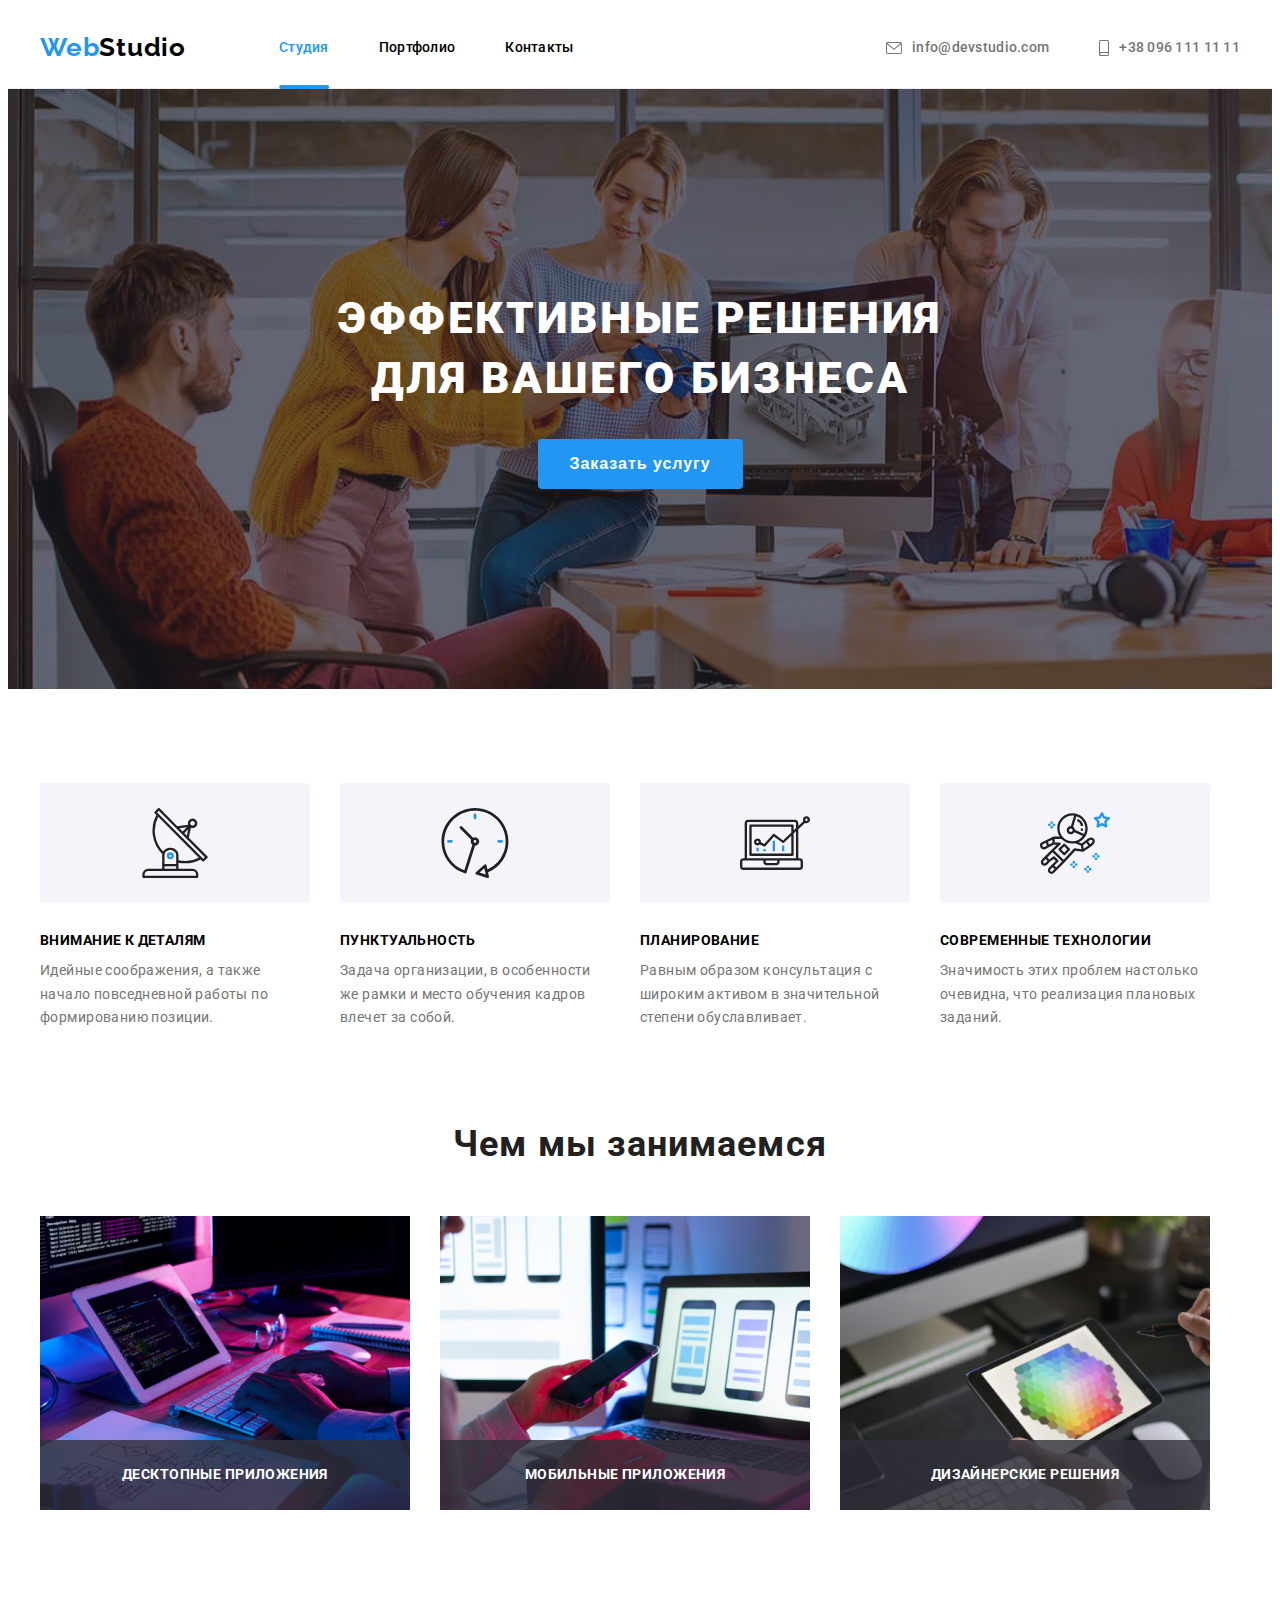
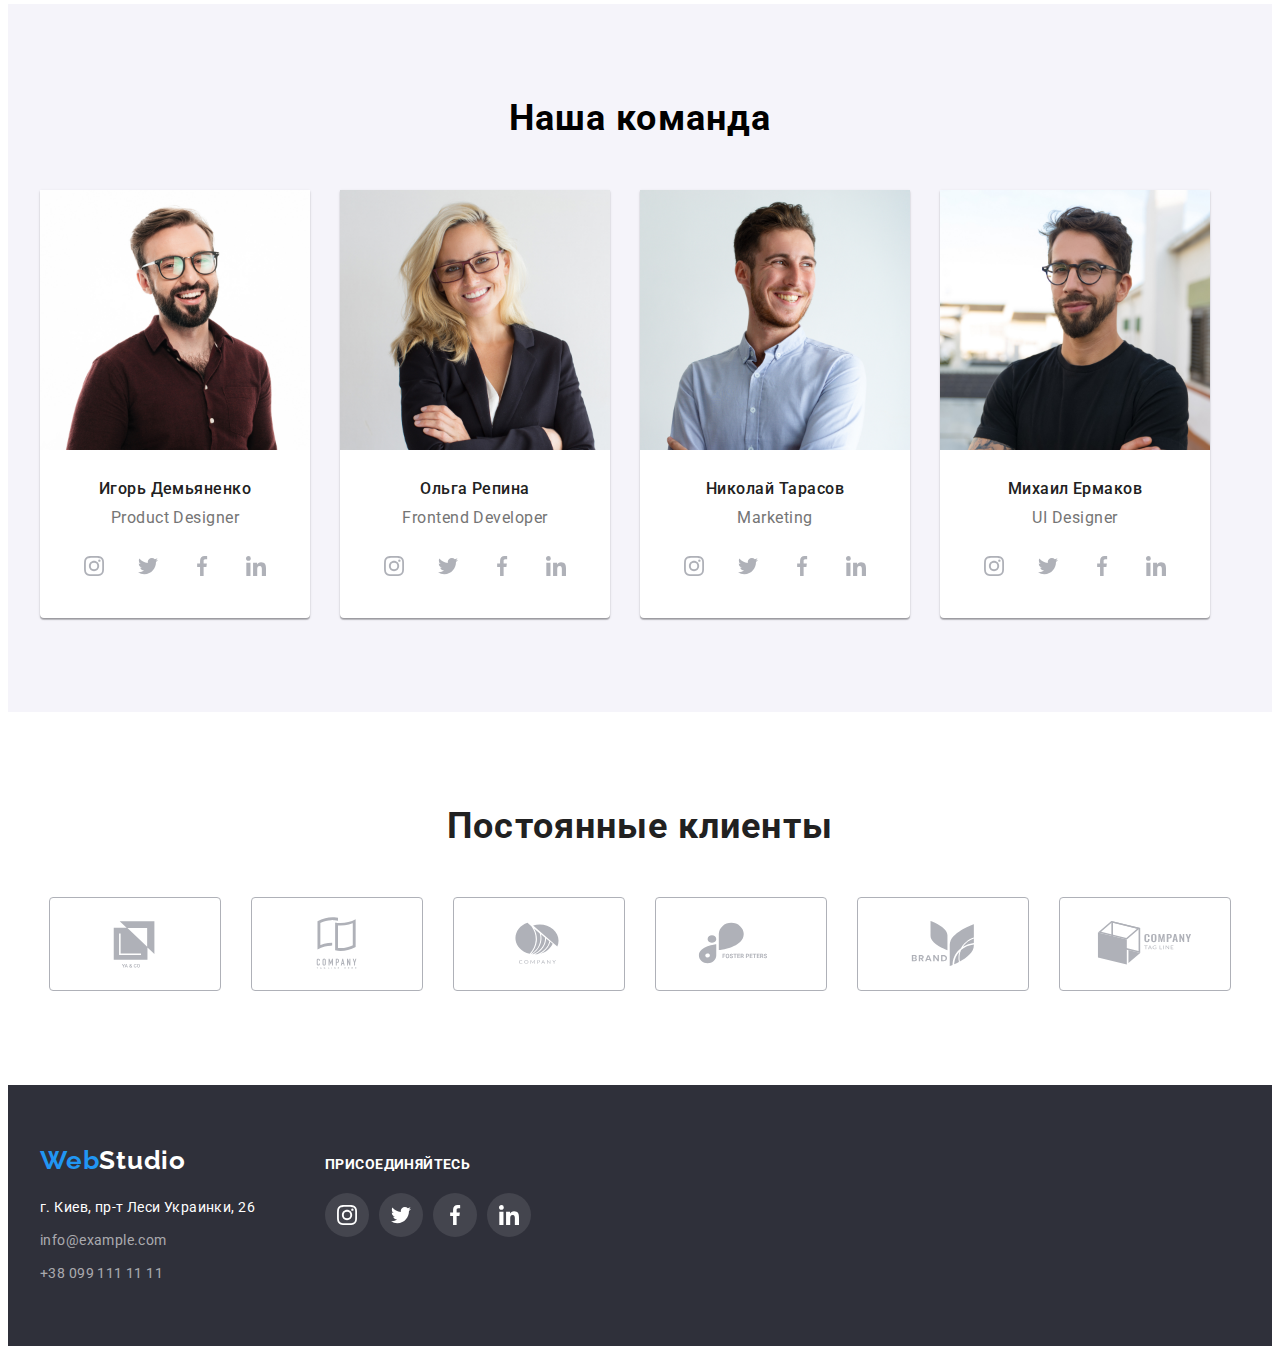
==== index.html @ 3e7d8439 "Initial commit" ====
<!DOCTYPE html>
<html lang="ru">
   <head>
      <meta charset="UTF-8" />
      <meta http-equiv="X-UA-Compatible" content="IE=edge" />
      <meta name="viewport" content="width=device-width, initial-scale=1.0" />
      <title>WebStudio</title>
      <link rel="preconnect" href="https://fonts.googleapis.com" />
      <link rel="preconnect" href="https://fonts.gstatic.com" crossorigin />
      <link
         href="https://fonts.googleapis.com/css2?family=Raleway:wght@700&family=Roboto:wght@400;500;700;900&display=swap"
         rel="stylesheet"
      />
      <link
         rel="stylesheet"
         href="https://cdnjs.cloudflare.com/ajax/libs/modern-normalize/1.1.0/modern-normalize.min.css"
         integrity="sha512-wpPYUAdjBVSE4KJnH1VR1HeZfpl1ub8YT/NKx4PuQ5NmX2tKuGu6U/JRp5y+Y8XG2tV+wKQpNHVUX03MfMFn9Q=="
         crossorigin="anonymous"
         referrerpolicy="no-referrer"
      />
      <link rel="stylesheet" href="./css/styles.css" />
   </head>

   <body>
      <!---->
      <!--------------------------------HEADER----->
      <!---->
      <header class="header">
         <div class="container header-container">
            <nav class="header-nav">
               <a class="link logo" href="index.html" lang="en"><span class="accent">Web</span>Studio</a>
               <ul class="menu list">
                  <li class="menu-item current-item">
                     <a class="link current-link" href="index.html">Студия</a>
                  </li>
                  <li class="menu-item">
                     <a class="link" href="./portfolio.html">Портфолио</a>
                  </li>
                  <li class="menu-item">
                     <a class="link" href="">Контакты</a>
                  </li>
               </ul>
            </nav>

            <ul class="list header-list">
               <li class="header-list-item">
                  <a class="link contact-mail" href="mailto:info@devstudio.com">
                     <svg class="icon-envelope" width="16" height="12">
                        <use href="./images/icons.svg#icon-envelope"></use></svg
                     >info@devstudio.com
                  </a>
               </li>
               <li class="header-list-item">
                  <a class="link contact-number" href="tel:0961111111">
                     <svg class="icon-smartphone" width="10" height="16">
                        <use href="./images/icons.svg#icon-smartphone"></use>
                     </svg>
                     +38 096 111 11 11</a
                  >
               </li>
            </ul>
         </div>
      </header>

      <main>
         <!---->
         <!--------------------------------HERO----->
         <!---->
         <section class="hero">
            <div class="container hero-container">
               <h1 class="main-title">Эффективные решения для вашего бизнеса</h1>
               <button class="modal-button" type="button" data-modal-open>Заказать услугу</button>
            </div>
            <div class="backdrop is-hidden" data-modal>
               <div class="modal">
                  <button class="close-modal-btn" type="button" data-modal-close>
                     <svg class="icon-close" width="18" height="18">
                        <use href="./images/icons.svg#icon-close"></use>
                     </svg>
                  </button>
               </div>
            </div>
         </section>
         <!---->
         <!------------------------------ADVANTAGES----->
         <!---->
         <section class="section">
            <div class="container">
               <h2 class="visually-hidden">Наши преимущества</h2>
               <ul class="list list-advantage">
                  <li class="advantages-item">
                     <div class="advantages-icon">
                        <svg class="icon-antenna-1" width="70" height="70">
                           <use href="./images/icons.svg#icon-antenna-1"></use>
                        </svg>
                     </div>
                     <h3 class="advantage">Внимание к деталям</h3>
                     <p class="description-advantage">
                        Идейные соображения, а также начало повседневной работы по формированию позиции.
                     </p>
                  </li>
                  <li class="advantages-item">
                     <div class="advantages-icon">
                        <svg class="icon-clock-1" width="70" height="70">
                           <use href="./images/icons.svg#icon-clock-1"></use>
                        </svg>
                     </div>
                     <h3 class="advantage">Пунктуальность</h3>
                     <p class="description-advantage">
                        Задача организации, в особенности же рамки и место обучения кадров влечет за собой.
                     </p>
                  </li>
                  <li class="advantages-item">
                     <div class="advantages-icon">
                        <svg class="icon-diagram-1" width="70" height="70">
                           <use href="./images/icons.svg#icon-diagram-1"></use>
                        </svg>
                     </div>
                     <h3 class="advantage">Планирование</h3>
                     <p class="description-advantage">
                        Равным образом консультация с широким активом в значительной степени обуславливает.
                     </p>
                  </li>
                  <li class="advantages-item">
                     <div class="advantages-icon">
                        <svg class="icon-astronaut-1" width="70" height="70">
                           <use href="./images/icons.svg#icon-astronaut-1"></use>
                        </svg>
                     </div>
                     <h3 class="advantage">Современные технологии</h3>
                     <p class="description-advantage">
                        Значимость этих проблем настолько очевидна, что реализация плановых заданий.
                     </p>
                  </li>
               </ul>
            </div>
         </section>
         <!---->
         <!------------------------------SPECIFIC----->
         <!---->
         <section class="section specifics-section">
            <div class="container">
               <h2 class="specifics">Чем мы занимаемся</h2>
               <ul class="list list-img">
                  <li class="item-activity">
                     <div class="desktop-apps">
                        <img
                           class="activity"
                           src="./images/about/img.jpg"
                           alt="обучение с помощью планшета и компьютера"
                           width="370"
                           height="294"
                        />
                        <p class="title-img">Десктопные приложения</p>
                     </div>
                  </li>
                  <li class="item-activity">
                     <div class="mobile-apps">
                        <img
                           class="activity"
                           src="./images/about/img-1.jpg"
                           alt="обучение с помощью телефона и ноутбука"
                           width="370"
                           height="294"
                        />
                        <p class="title-img">Мобильные приложения</p>
                     </div>
                  </li>
                  <li class="item-activity">
                     <div class="design-solution">
                        <img
                           class="activity"
                           src="./images/about/img-2.jpg"
                           alt="обучение работы с цветовой палитрой на планшете"
                           width="370"
                           height="294"
                        />
                        <p class="title-img">Дизайнерские решения</p>
                     </div>
                  </li>
               </ul>
            </div>
         </section>
         <!---->
         <!------------------------------TEAM----->
         <!---->
         <section class="stuff section">
            <div class="container">
               <h2 class="team">Наша команда</h2>
               <ul class="list list-team">
                  <li class="item-team">
                     <img
                        class="team-member"
                        src="./images/team/img.jpg"
                        alt="портрет члена команды"
                        width="270"
                        height="260"
                     />
                     <div class="employee-details">
                        <h3 class="employee">Игорь Демьяненко</h3>
                        <p class="position" lang="en">Product Designer</p>
                        <ul class="list social-list">
                           <li class="social-item">
                              <a
                                 class="link social-link"
                                 href="https://www.instagram.com/"
                                 target="_blank"
                                 rel="noopener noreferrer"
                              >
                                 <svg class="social-icon" width="20" height="20">
                                    <use href="./images/icons.svg#icon-instagram"></use>
                                 </svg>
                              </a>
                           </li>
                           <li class="social-item">
                              <a
                                 class="link social-link"
                                 href="https://twitter.com/"
                                 target="_blank"
                                 rel="noopener noreferrer"
                              >
                                 <svg class="social-icon" width="20" height="20">
                                    <use href="./images/icons.svg#icon-twitter"></use>
                                 </svg>
                              </a>
                           </li>
                           <li class="social-item">
                              <a
                                 class="link social-link"
                                 href="https://www.facebook.com/"
                                 target="_blank"
                                 rel="noopener noreferrer"
                              >
                                 <svg class="social-icon" width="20" height="20">
                                    <use href="./images/icons.svg#icon-facebook"></use>
                                 </svg>
                              </a>
                           </li>
                           <li class="social-item">
                              <a
                                 class="link social-link"
                                 href="https://www.linkedin.com/"
                                 target="_blank"
                                 rel="noopener noreferrer"
                              >
                                 <svg class="social-icon" width="20" height="20">
                                    <use href="./images/icons.svg#icon-linkedin"></use>
                                 </svg>
                              </a>
                           </li>
                        </ul>
                     </div>
                  </li>
                  <li class="item-team">
                     <img
                        class="team-member"
                        src="./images/team/img-1.jpg"
                        alt="портрет члена команды"
                        width="270"
                        height="260"
                     />
                     <div class="employee-details">
                        <h3 class="employee">Ольга Репина</h3>
                        <p class="position" lang="en">Frontend Developer</p>
                        <ul class="list social-list">
                           <li class="social-item">
                              <a
                                 class="link social-link"
                                 href="https://www.instagram.com/"
                                 target="_blank"
                                 rel="noopener noreferrer"
                              >
                                 <svg class="social-icon" width="20" height="20">
                                    <use href="./images/icons.svg#icon-instagram"></use>
                                 </svg>
                              </a>
                           </li>
                           <li class="social-item">
                              <a
                                 class="link social-link"
                                 href="https://twitter.com/"
                                 target="_blank"
                                 rel="noopener noreferrer"
                              >
                                 <svg class="social-icon" width="20" height="20">
                                    <use href="./images/icons.svg#icon-twitter"></use>
                                 </svg>
                              </a>
                           </li>
                           <li class="social-item">
                              <a
                                 class="link social-link"
                                 href="https://www.facebook.com/"
                                 target="_blank"
                                 rel="noopener noreferrer"
                              >
                                 <svg class="social-icon" width="20" height="20">
                                    <use href="./images/icons.svg#icon-facebook"></use>
                                 </svg>
                              </a>
                           </li>
                           <li class="social-item">
                              <a
                                 class="link social-link"
                                 href="https://www.linkedin.com/"
                                 target="_blank"
                                 rel="noopener noreferrer"
                              >
                                 <svg class="social-icon" width="20" height="20">
                                    <use href="./images/icons.svg#icon-linkedin"></use>
                                 </svg>
                              </a>
                           </li>
                        </ul>
                     </div>
                  </li>
                  <li class="item-team">
                     <img
                        class="team-member"
                        src="./images/team/img-2.jpg"
                        alt="портрет члена команды"
                        width="270"
                        height="260"
                     />
                     <div class="employee-details">
                        <h3 class="employee">Николай Тарасов</h3>
                        <p class="position" lang="en">Marketing</p>
                        <ul class="list social-list">
                           <li class="social-item">
                              <a
                                 class="link social-link"
                                 href="https://www.instagram.com/"
                                 target="_blank"
                                 rel="noopener noreferrer"
                              >
                                 <svg class="social-icon" width="20" height="20">
                                    <use href="./images/icons.svg#icon-instagram"></use>
                                 </svg>
                              </a>
                           </li>
                           <li class="social-item">
                              <a
                                 class="link social-link"
                                 href="https://twitter.com/"
                                 target="_blank"
                                 rel="noopener noreferrer"
                              >
                                 <svg class="social-icon" width="20" height="20">
                                    <use href="./images/icons.svg#icon-twitter"></use>
                                 </svg>
                              </a>
                           </li>
                           <li class="social-item">
                              <a
                                 class="link social-link"
                                 href="https://www.facebook.com/"
                                 target="_blank"
                                 rel="noopener noreferrer"
                              >
                                 <svg class="social-icon" width="20" height="20">
                                    <use href="./images/icons.svg#icon-facebook"></use>
                                 </svg>
                              </a>
                           </li>
                           <li class="social-item">
                              <a
                                 class="link social-link"
                                 href="https://www.linkedin.com/"
                                 target="_blank"
                                 rel="noopener noreferrer"
                              >
                                 <svg class="social-icon" width="20" height="20">
                                    <use href="./images/icons.svg#icon-linkedin"></use>
                                 </svg>
                              </a>
                           </li>
                        </ul>
                     </div>
                  </li>
                  <li class="item-team">
                     <img
                        class="team-member"
                        src="./images/team/img-3.jpg"
                        alt="портрет члена команды"
                        width="270"
                        height="260"
                     />
                     <div class="employee-details">
                        <h3 class="employee">Михаил Ермаков</h3>
                        <p class="position" lang="en">UI Designer</p>
                        <ul class="list social-list">
                           <li class="social-item">
                              <a
                                 class="link social-link"
                                 href="https://www.instagram.com/"
                                 target="_blank"
                                 rel="noopener noreferrer"
                              >
                                 <svg class="social-icon" width="20" height="20">
                                    <use href="./images/icons.svg#icon-instagram"></use>
                                 </svg>
                              </a>
                           </li>
                           <li class="social-item">
                              <a
                                 class="link social-link"
                                 href="https://twitter.com/"
                                 target="_blank"
                                 rel="noopener noreferrer"
                              >
                                 <svg class="social-icon" width="20" height="20">
                                    <use href="./images/icons.svg#icon-twitter"></use>
                                 </svg>
                              </a>
                           </li>
                           <li class="social-item">
                              <a
                                 class="link social-link"
                                 href="https://www.facebook.com/"
                                 target="_blank"
                                 rel="noopener noreferrer"
                              >
                                 <svg class="social-icon" width="20" height="20">
                                    <use href="./images/icons.svg#icon-facebook"></use>
                                 </svg>
                              </a>
                           </li>
                           <li class="social-item">
                              <a
                                 class="link social-link"
                                 href="https://www.linkedin.com/"
                                 target="_blank"
                                 rel="noopener noreferrer"
                              >
                                 <svg class="social-icon" width="20" height="20">
                                    <use href="./images/icons.svg#icon-linkedin"></use>
                                 </svg>
                              </a>
                           </li>
                        </ul>
                     </div>
                  </li>
               </ul>
            </div>
         </section>
         <!---->
         <!----------------------------REGULAR CUSTOMERS----->
         <!---->
         <section class="section">
            <div class="container">
               <h2 class="regular-customers">Постоянные клиенты</h2>
               <ul class="list list-regular-customers">
                  <li class="regular-customer-item">
                     <a class="link regular-customer-link" href="">
                        <svg class="regular-customer-icon" width="106" height="60">
                           <use href="./images/icons.svg#icon-logo"></use>
                        </svg>
                     </a>
                  </li>
                  <li class="regular-customer-item">
                     <a class="link regular-customer-link" href="">
                        <svg class="regular-customer-icon" width="106" height="60">
                           <use href="./images/icons.svg#icon-logo-1"></use>
                        </svg>
                     </a>
                  </li>
                  <li class="regular-customer-item">
                     <a class="link regular-customer-link" href="">
                        <svg class="regular-customer-icon" width="106" height="60">
                           <use href="./images/icons.svg#icon-logo-2"></use>
                        </svg>
                     </a>
                  </li>
                  <li class="regular-customer-item">
                     <a class="link regular-customer-link" href="">
                        <svg class="regular-customer-icon" width="106" height="60">
                           <use href="./images/icons.svg#icon-logo-3"></use>
                        </svg>
                     </a>
                  </li>
                  <li class="regular-customer-item">
                     <a class="link regular-customer-link" href="">
                        <svg class="regular-customer-icon" width="106" height="60">
                           <use href="./images/icons.svg#icon-logo-4"></use>
                        </svg>
                     </a>
                  </li>
                  <li class="regular-customer-item">
                     <a class="link regular-customer-link" href="">
                        <svg class="regular-customer-icon" width="106" height="60">
                           <use href="./images/icons.svg#icon-logo-5"></use>
                        </svg>
                     </a>
                  </li>
               </ul>
            </div>
         </section>
      </main>
      <!---->
      <!----------------------------FOOTER----->
      <!---->
      <footer class="footer">
         <div class="container content-in-footer">
            <div>
               <a class="link logo-footer" href="index.html" lang="en"><span class="accent">Web</span>Studio</a>
               <address class="contact-list">
                  <ul class="list all-contact">
                     <li class="contact-item">
                        <a
                           class="link link_geolocation"
                           href="https://goo.gl/maps/ptXr3wgjYMJCWN8M7"
                           target="blank"
                           rel="noreferrer noopener"
                           >г. Киев, пр-т Леси Украинки, 26</a
                        >
                     </li>
                     <li class="contact-item">
                        <a class="link link_contact" href="mailto:info@example.com">info@example.com</a>
                     </li>
                     <li class="contact-item">
                        <a class="link link_contact" href="tel:0991111111">+38 099 111 11 11</a>
                     </li>
                  </ul>
               </address>
            </div>
            <div>
               <p class="upper-icons-in-footer">присоединяйтесь</p>
               <ul class="list social-list-in-footer">
                  <li class="social-item">
                     <a
                        class="link social-link-in-footer"
                        href="https://www.instagram.com/"
                        target="_blank"
                        rel="noopener noreferrer"
                     >
                        <svg class="social-icon-in-footer" width="20" height="20">
                           <use href="./images/icons.svg#icon-instagram"></use>
                        </svg>
                     </a>
                  </li>
                  <li class="social-item">
                     <a
                        class="link social-link-in-footer"
                        href="https://twitter.com/"
                        target="_blank"
                        rel="noopener noreferrer"
                     >
                        <svg class="social-icon-in-footer" width="20" height="20">
                           <use href="./images/icons.svg#icon-twitter"></use>
                        </svg>
                     </a>
                  </li>
                  <li class="social-item">
                     <a
                        class="link social-link-in-footer"
                        href="https://www.facebook.com/"
                        target="_blank"
                        rel="noopener noreferrer"
                     >
                        <svg class="social-icon-in-footer" width="20" height="20">
                           <use href="./images/icons.svg#icon-facebook"></use>
                        </svg>
                     </a>
                  </li>
                  <li class="social-item">
                     <a
                        class="link social-link-in-footer"
                        href="https://www.linkedin.com/"
                        target="_blank"
                        rel="noopener noreferrer"
                     >
                        <svg class="social-icon-in-footer" width="20" height="20">
                           <use href="./images/icons.svg#icon-linkedin"></use>
                        </svg>
                     </a>
                  </li>
               </ul>
            </div>
         </div>
      </footer>
      <script src="./JS/modal.js"></script>
   </body>
</html>
---- css/styles.css ----
/*--------*/
/*---------------- наслідування -----------------*/
/*---------*/

body {
   font-family: 'Roboto', sans-serif;
}
h1,
h2,
h3,
h4,
h5,
h6,
p {
   margin: 0;
   padding: 0;
}

img {
   display: block;
}

:root {
   --accent-color: #2196f3;
   --the-second-color: #ffffff;
   --second-text-color: #757575;
   --mine-color: #212121;

   --transition-timing-function: cubic-bezier(0.4, 0, 0.2, 1);
}

/*--------*/
/*------------ Скидання браузерних стилів -----------------*/
/*---------*/

.list {
   list-style: none;
   padding: 0;
   margin: 0;
}

.link {
   text-decoration: none;
}

/*--------*/
/*-------------- Загальні налаштування для Flexbox -----------------*/
/*---------*/

.section {
   padding-top: 94px;
   padding-bottom: 94px;
}

.container {
   width: 1200px;
   padding-right: 15px;
   padding-left: 15px;
   margin-right: auto;
   margin-left: auto;
}

/*--------*/
/*-------------- HEADER -----------------*/
/*---------*/

.header {
   border-bottom: 1px solid #ececec;
}

.header-container {
   display: flex;
   align-items: center;
}

/*--------*/
/*-------------- NAVIGATION-START -----------------*/
/*---------*/

.header-nav {
   display: flex;
   align-items: center;
}

.logo {
   padding-top: 24px;
   padding-bottom: 25px;
   margin-right: 93px;
   font-family: 'Raleway', sans-serif;
   font-weight: 700;
   font-size: 26px;
   line-height: 1.19;
   letter-spacing: 0.03em;
   color: rgb(0, 0, 0);
}

.accent {
   font-family: 'Raleway', sans-serif;
   font-weight: 700;
   font-size: 26px;
   line-height: 1.19;
   letter-spacing: 0.03em;
   color: var(--accent-color);
}

.menu {
   display: flex;
}

.menu .link {
   display: block;
   padding-top: 32px;
   padding-bottom: 32px;
   font-weight: 500;
   font-size: 14px;
   line-height: 1.14;
   letter-spacing: 0.02em;
   color: var(--main-color);

   transition-property: color;
   transition-duration: 250ms;
   transition-timing-function: var(--transition-timing-function);
}

/*альтернативний варіант з додатковим класом в посиланнях "menu-link" */

/*.menu-link {
font-weight: 500;
font-size: 14px;
line-height: 1.14;
letter-spacing: 0.02em;
color: var(--main-color);}*/

.menu-item {
   margin-right: 50px;
}
.menu-item:last-child {
   margin-right: 0;
}

.menu .link:hover,
.menu .link:focus {
   color: var(--accent-color);
}

.menu > .current-item {
   color: var(--accent-color);
}

.current-link {
   position: relative;
}

.current-link::after {
   content: '';
   position: absolute;
   bottom: -1px;
   left: 50%;
   width: 100%;
   height: 4px;
   transform: translateX(-50%);
   background-color: var(--accent-color);
   border-radius: 2px;
}

/*--------*/
/*-------------- NAVIGATION-END -----------------*/
/*---------*/

/*--------*/
/*-------------- contacts in header -----------------*/
/*---------*/

.header-list {
   display: flex;
   margin-left: auto;
}

.header-list-item {
   margin-right: 50px;
   font-weight: 500;
   font-size: 14px;
   line-height: 1.14;
   letter-spacing: 0.02em;
}

.contact-mail,
.contact-number {
   display: flex;
   align-items: center;
   padding-top: 32px;
   padding-bottom: 32px;
   color: var(--second-text-color);

   transition-property: color;
   transition-duration: 250ms;
   transition-timing-function: var(--transition-timing-function);
}

.icon-envelope,
.icon-smartphone {
   margin-right: 10px;
   fill: currentColor;
}

.header-list-item:last-child {
   margin-right: 0;
}

.contact-mail:hover,
.contact-mail:focus {
   color: var(--accent-color);
}
.contact-number:hover,
.contact-number:focus {
   color: var(--accent-color);
}

/*--------*/
/*-------------- HEADER-END -----------------*/
/*---------*/

/*--------*/
/*-------------- HERO-START-----------------*/
/*---------*/

.hero {
   padding: 200px 0px;
   background-color: #c4c4c4;
   background-image: linear-gradient(rgba(47, 48, 58, 0.4), rgba(47, 48, 58, 0.4)), url(../images/hero/Img.jpg);
   max-width: 1600px;
   height: auto;
   margin: 0 auto;
}

/*============== Основний заголовок на сторінці ==============*/
.hero-container {
   text-align: center;
}

.main-title {
   margin: 0 auto;
   max-width: 696px;
   margin-bottom: 30px;
   text-align: center;
   font-weight: 900;
   font-size: 44px;
   line-height: 1.36;
   letter-spacing: 0.06em;
   text-transform: uppercase;
   color: var(--the-second-color);
}

/*--------*/
/*--------------MODAL-----------------*/
/*---------*/

.modal-button {
   min-width: 200px;
   height: 50px;
   padding: 10px 32px;
   border: none;
   font-weight: 700;
   font-size: 16px;
   line-height: 1.87;
   text-align: center;
   letter-spacing: 0.06em;
   color: var(--the-second-color);
   background: var(--accent-color);
   border-radius: 4px;
   cursor: pointer;

   transition: background-color 250ms var(--transition-timing-function),
      box-shadow 250ms var(--transition-timing-function);
}

.modal-button:hover,
.modal-button:focus {
   background-color: #188ce8;
   box-shadow: 0px 4px 4px rgba(0, 0, 0, 0.15);
}

.backdrop {
   position: fixed;
   top: 0;
   left: 0;
   width: 100%;
   height: 100%;
   background-color: rgba(0, 0, 0, 0.2);

   z-index: 10;

   transition: 300ms var(--transition-timing-function);
}

.backdrop.is-hidden {
   visibility: hidden;
   opacity: 0;
   pointer-events: none;
}

.backdrop.is-hidden .modal {
   transform: translate(-50%, -50%) scale(0.3);
}

.modal {
   position: absolute;
   width: 528px;
   height: 581px;
   top: 50%;
   left: 50%;
   transform: translate(-50%, -50%) scale(1);
   transition: transform 300ms var(--transition-timing-function);

   background: var(--the-second-color);
   box-shadow: 0px 1px 3px rgba(0, 0, 0, 0.12), 0px 1px 1px rgba(0, 0, 0, 0.14), 0px 2px 1px rgba(0, 0, 0, 0.2);
   border-radius: 4px;
}

.close-modal-btn {
   position: absolute;
   top: 8px;
   right: 8px;
   width: 30px;
   height: 30px;
   border: 1px solid rgba(0, 0, 0, 0.1);
   border-radius: 50%;
   background-color: var(--the-second-color);
   cursor: pointer;

   display: flex;
   padding: 0;
   align-items: center;
   justify-content: center;
}

/* =================   HERO-END  ===================*/

/*--------*/
/*--------------ADVANTAGES-----------------*/
/*---------*/

.visually-hidden {
   position: absolute;
   width: 1px;
   height: 1px;
   margin: -1px;
   border: 0;
   padding: 0;

   white-space: nowrap;
   clip-path: inset(100%);
   clip: rect(0 0 0 0);
   overflow: hidden;
}

.list-advantage {
   display: flex;
   align-items: center;
}

.advantages-item {
   width: 270px;
   margin-right: 30px;
}

.advantages-icon {
   display: flex;
   background-color: #f5f4fa;
   width: 270px;
   height: 120px;
   border-radius: 4px;
   align-items: center;
   justify-content: center;

   margin-bottom: 30px;
}

.advantage {
   margin-bottom: 10px;
   font-weight: 700;
   font-size: 14px;
   line-height: 1.14;
   letter-spacing: 0.03em;
   text-transform: uppercase;
   color: var(--main-color);
}

.description-advantage {
   font-size: 14px;
   line-height: 1.71;
   letter-spacing: 0.03em;
   color: var(--second-text-color);
}

.advantages-item:last-child {
   margin-right: 0;
}

/*--------*/
/*-------------- SPECIFIC -----------------*/
/*---------*/

.specifics-section {
   padding-top: 0;
}

.specifics {
   margin-bottom: 50px;
   font-weight: 700;
   font-size: 36px;
   line-height: 1.16;
   text-align: center;
   letter-spacing: 0.03em;
   color: var(--mine-color);
}

.list-img {
   display: flex;
   align-items: center;
}

.item-activity {
   margin-right: 30px;
}

.item-activity:last-child {
   margin-right: 0;
}

/* 1) обгорнув img div-ом і позиціонував відносно нього, а не самого зображення з розрахунком на те, що в майбутньому в li-шці можуть з'явитися додаткові елементи. Чи доречне таке рішення в цьому випадку?*/

.desktop-apps,
.mobile-apps,
.design-solution {
   position: relative;
   width: 370px;
   height: 294px;
}

.title-img {
   display: flex;
   position: absolute;
   width: 100%;
   height: 70px;
   bottom: 0;
   left: 0;
   background-color: rgba(47, 48, 58, 0.8);

   font-weight: 700;
   font-size: 14px;
   line-height: 1.14;
   align-items: center;
   justify-content: center;
   letter-spacing: 0.03em;
   text-transform: uppercase;
   color: #ffffff;
}

/*--------*/
/*------------------- TEAM -----------------*/
/*---------*/

.stuff {
   background: #f5f4fa;
}

.team {
   margin-bottom: 50px;
   font-weight: 700;
   font-size: 36px;
   line-height: 1.16;
   text-align: center;
   letter-spacing: 0.03em;
   color: var(--main-color);
}

.list-team {
   display: flex;
   align-items: center;
}

.item-team {
   width: 270px;
   margin-right: 30px;
   background-color: var(--the-second-color);
   box-shadow: 0px 1px 3px rgba(0, 0, 0, 0.12), 0px 1px 1px rgba(0, 0, 0, 0.14), 0px 2px 1px rgba(0, 0, 0, 0.2);
   border-radius: 0px 0px 4px 4px;
}

.item-team:last-child {
   margin-right: 0;
}

.employee-details {
   padding: 30px 10px;
}

.employee {
   margin-bottom: 10px;

   font-weight: 500;
   font-size: 16px;
   line-height: 1.18;
   text-align: center;
   letter-spacing: 0.03em;
   color: var(--mine-color);
}

.position {
   margin-bottom: 16px;

   font-size: 16px;
   line-height: 1.18;
   text-align: center;
   letter-spacing: 0.03em;
   color: var(--second-text-color);
}

.social-list {
   display: flex;
   justify-content: center;
   align-items: center;
}

.social-link {
   display: flex;
   width: 44px;
   height: 44px;
   color: var(--the-second-color);
   background-color: var(--the-second-color);
   border-radius: 50%;
   align-items: center;
   justify-content: center;
   fill: #afb1b8;

   transition: background-color 250ms var(--transition-timing-function);
}

.social-icon {
   transition: fill 250ms var(--transition-timing-function);
}

.social-link:hover,
.social-link:focus {
   background-color: var(--accent-color);
}

.social-link:hover .social-icon,
.social-link:focus .social-icon {
   fill: var(--the-second-color);
}

.social-item:not(:last-child) {
   margin-right: 10px;
}

/*--------*/
/*------------------- REGULARS CUSTOMERS -----------------*/
/*---------*/

.regular-customers {
   font-weight: 700;
   font-size: 36px;
   line-height: 1.16;
   text-align: center;
   letter-spacing: 0.03em;

   color: var(--mine-color);

   margin-bottom: 50px;
}
.list-regular-customers {
   display: flex;
   justify-content: center;
   align-items: center;
   gap: 30px;
}

.regular-customer-link {
   display: flex;
   align-items: center;
   justify-content: center;
   width: 170px;
   height: 92px;
   fill: #afb1b8;
   border: 1px solid #afb1b8;
   border-radius: 4px;
   transition: border-color 250ms var(--transition-timing-function), fill 250ms var(--transition-timing-function);
}

.regular-customer-link:hover,
.regular-customer-link:focus {
   fill: var(--accent-color);
   border: 1px solid var(--accent-color);
}

/*--------*/
/*------------------- FOOTER -----------------*/
/*---------*/

.footer {
   background-color: #2f303a;
   padding-top: 60px;
   padding-bottom: 60px;
}

.logo-footer {
   display: block;
   margin-bottom: 20px;
   font-family: 'Raleway', sans-serif;
   font-weight: 700;
   font-size: 26px;
   line-height: 1.19;
   letter-spacing: 0.03em;
   color: var(--the-second-color);
}

.contact-item {
   margin-bottom: 9px;
}

.contact-item:last-child {
   margin-bottom: 0;
}
.contact-list {
   margin-right: 70px;
}

.link_geolocation {
   font-style: normal;
   font-size: 14px;
   line-height: 1.71;
   letter-spacing: 0.03em;
   color: var(--the-second-color);

   transition: color 250ms var(--transition-timing-function);
}

.link_contact {
   font-style: normal;
   font-size: 14px;
   line-height: 1.71;
   letter-spacing: 0.03em;
   color: rgba(255, 255, 255, 0.6);

   transition: color 250ms var(--transition-timing-function);
}

.link_geolocation:hover,
.link_geolocation:focus {
   color: var(--accent-color);
}

.link_contact:hover,
.link_contact:focus {
   color: var(--accent-color);
}

.content-in-footer {
   display: flex;
   align-items: baseline;
}

.upper-icons-in-footer {
   font-weight: 700;
   font-size: 14px;
   line-height: 1.14;
   letter-spacing: 0.03em;
   text-transform: uppercase;

   color: #ffffff;

   margin-bottom: 20px;
}

.social-list-in-footer {
   display: flex;
}

.social-link-in-footer {
   display: flex;
   width: 44px;
   height: 44px;
   border-radius: 50%;
   background-color: rgba(255, 255, 255, 0.1);
   fill: var(--the-second-color);
   justify-content: center;
   align-items: center;

   transition: background-color 250ms var(--transition-timing-function);
}

.social-link-in-footer:hover,
.social-link-in-footer:focus {
   background-color: var(--accent-color);
}

/*//////////////////////// TWO PAGE //////////////////////*/

/*--------*/
/*------------------- FILTERS -----------------*/
/*---------*/

.filter-button {
   padding-bottom: 0px;
}

.list-button {
   display: flex;
   justify-content: center;
   margin-bottom: 50px;
}

.filter {
   padding: 6px 22px;
   font-family: 'Roboto', sans-serif;
   font-weight: 500;
   font-size: 16px;
   line-height: 1.62;
   text-align: center;
   letter-spacing: 0.03em;
   color: var(--mine-color);
   background: #f5f4fa;
   border-radius: 4px;
   border-style: none;
   cursor: pointer;

   transition: background-color 250ms var(--transition-timing-function), color 250ms var(--transition-timing-function),
      box-shadow 250ms var(--transition-timing-function);
}

.filter-btn {
   margin-right: 8px;
}

.filter-btn:last-child {
   margin-right: 0;
}

.filter:hover,
.filter:focus {
   background-color: #2196f3;
   color: var(--the-second-color);
   box-shadow: 0px 3px 1px rgba(0, 0, 0, 0.1), 0px 1px 2px rgba(0, 0, 0, 0.08), 0px 2px 2px rgba(0, 0, 0, 0.12);
}

/*--------*/
/*------------------- CARDS -----------------*/
/*---------*/

.list-cards {
   display: flex;
   flex-wrap: wrap;
}

.list-item {
   width: 370px;
   margin-right: 30px;
   margin-bottom: 30px;
}

.list-item:nth-child(3n + 3) {
   margin-right: 0;
}

.list-item:nth-last-child(-n + 3) {
   margin-bottom: 0;
}

.link-card {
   transition: box-shadow 250ms var(--transition-timing-function);
}

.link-card:hover,
.link-card:focus {
   display: block;
   box-shadow: 0px 1px 1px rgba(0, 0, 0, 0.12), 0px 4px 4px rgba(0, 0, 0, 0.06), 1px 4px 6px rgba(0, 0, 0, 0.16);
}

/*---owerlay-----*/
.wrapper {
   position: relative;
   width: 370px;
   height: 294px;
   overflow: hidden;
}

.owerlay-text {
   position: absolute;
   width: 100%;
   height: 100%;
   top: 0;
   left: 0;
   padding: 63px 24px;

   font-weight: 400;
   font-size: 18px;
   line-height: 1.55;
   letter-spacing: 0.03em;

   color: var(--the-second-color);
   background-color: rgba(33, 150, 243, 0.9);

   transform: translateY(100%);
   transition-duration: 250ms;
   transition-timing-function: var(--transition-timing-function);
}

.link-card:hover .owerlay-text,
.link-card:focus .owerlay-text {
   transform: translateY(0);
}

.text-card {
   padding: 20px 25px;

   border-right: 1px solid #f6f6f6;
   border-left: 1px solid #f6f6f6;
   border-bottom: 1px solid #f6f6f6;
}

.title-picture {
   margin-bottom: 4px;
   font-weight: 700;
   font-size: 18px;
   line-height: 2;
   letter-spacing: 0.06em;
   color: var(--mine-color);
}

.portfolio_section {
   font-weight: 400;
   font-size: 16px;
   line-height: 1.87;
   letter-spacing: 0.03em;
   color: var(--second-text-color);
}
/* ============== elements ==============*/
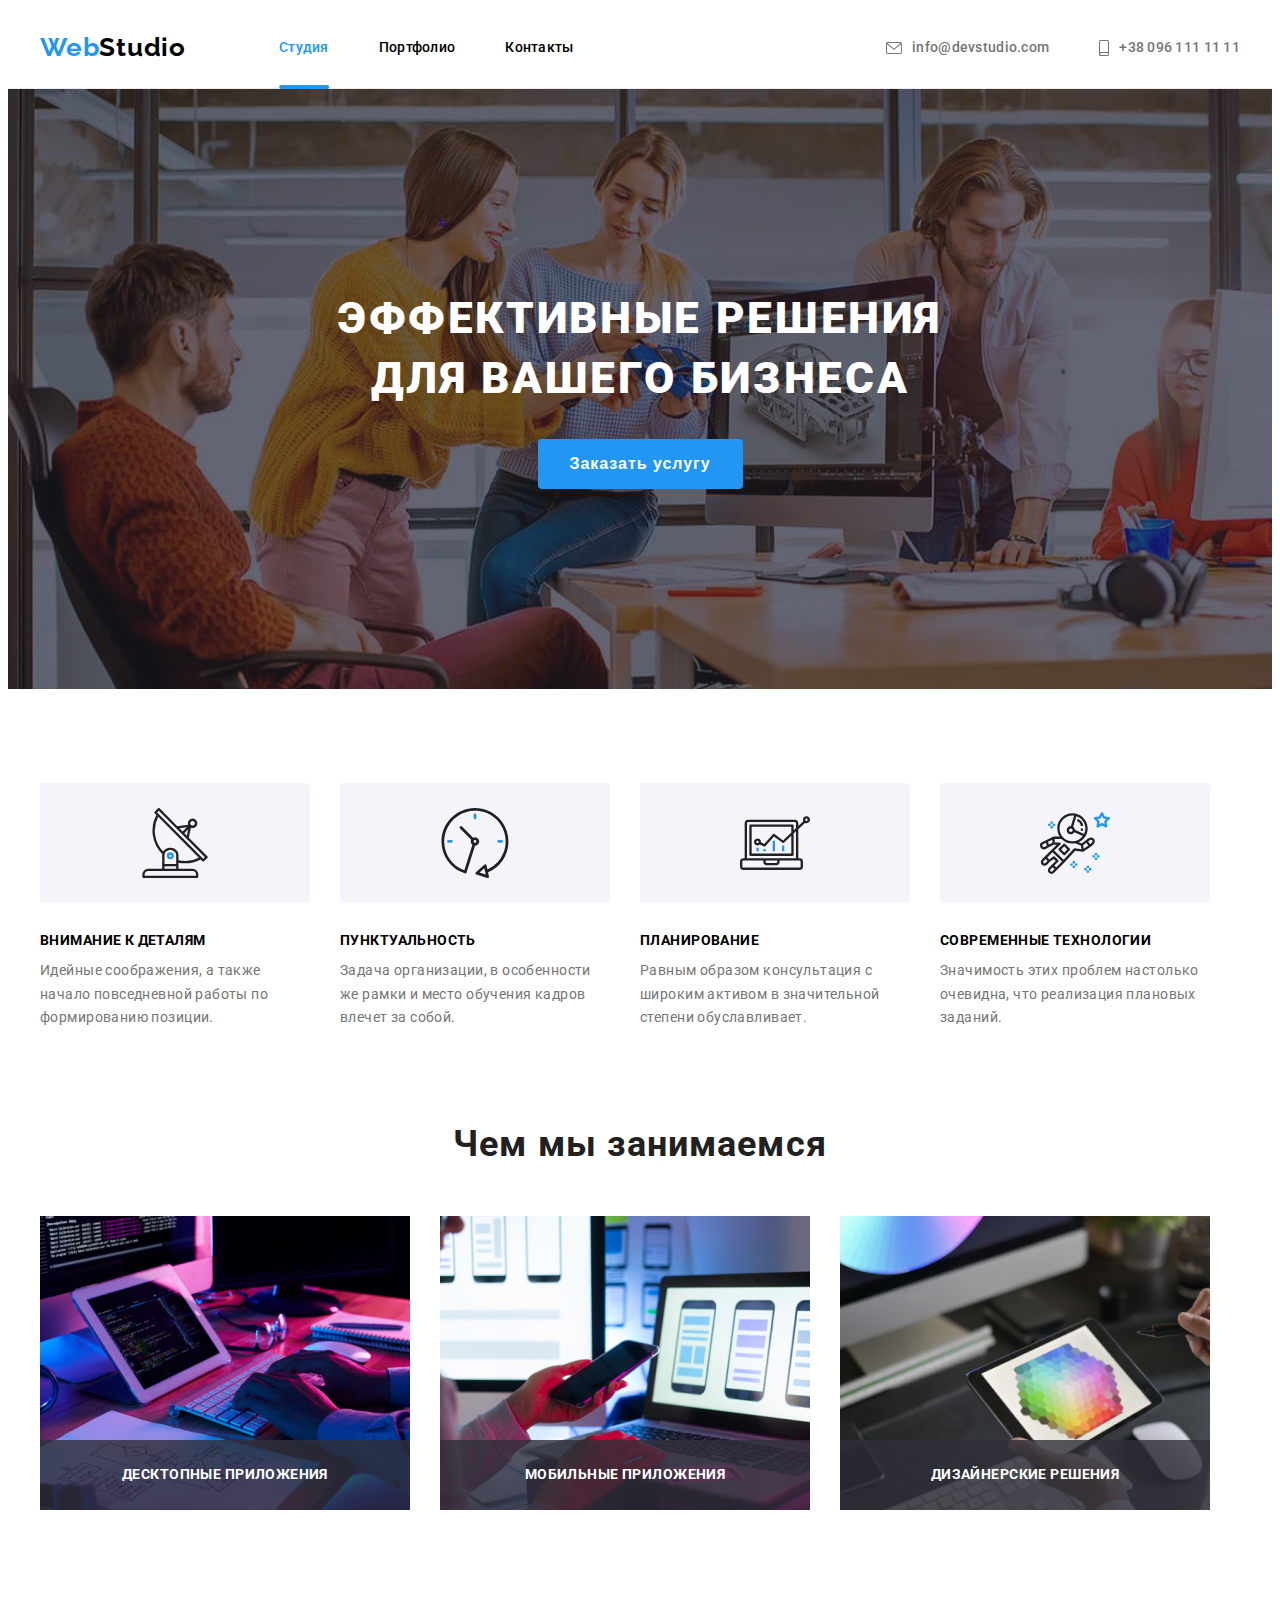
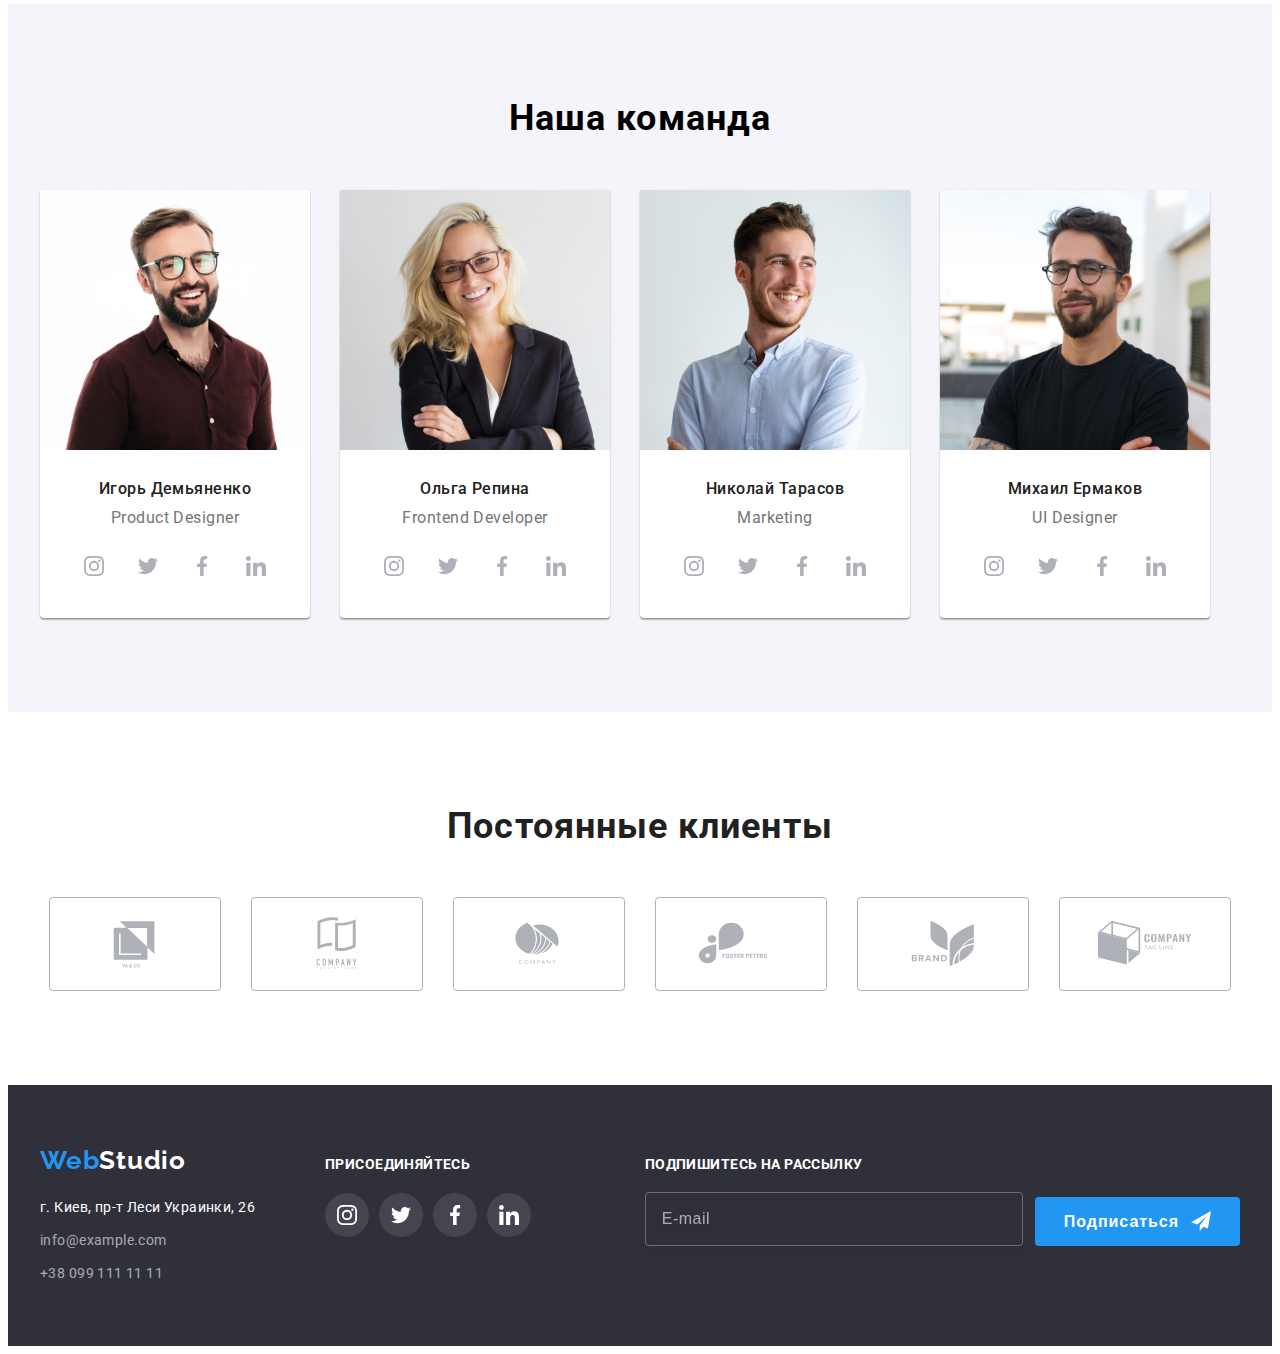
==== commit 5cbf56c8: "hw-6 is finished (form)" ====
--- a/index.html
+++ b/index.html
@@ -1,583 +1,940 @@
 <!DOCTYPE html>
 <html lang="ru">
-   <head>
-      <meta charset="UTF-8" />
-      <meta http-equiv="X-UA-Compatible" content="IE=edge" />
-      <meta name="viewport" content="width=device-width, initial-scale=1.0" />
-      <title>WebStudio</title>
-      <link rel="preconnect" href="https://fonts.googleapis.com" />
-      <link rel="preconnect" href="https://fonts.gstatic.com" crossorigin />
-      <link
-         href="https://fonts.googleapis.com/css2?family=Raleway:wght@700&family=Roboto:wght@400;500;700;900&display=swap"
-         rel="stylesheet"
-      />
-      <link
-         rel="stylesheet"
-         href="https://cdnjs.cloudflare.com/ajax/libs/modern-normalize/1.1.0/modern-normalize.min.css"
-         integrity="sha512-wpPYUAdjBVSE4KJnH1VR1HeZfpl1ub8YT/NKx4PuQ5NmX2tKuGu6U/JRp5y+Y8XG2tV+wKQpNHVUX03MfMFn9Q=="
-         crossorigin="anonymous"
-         referrerpolicy="no-referrer"
-      />
-      <link rel="stylesheet" href="./css/styles.css" />
-   </head>
-
-   <body>
-      <!---->
-      <!--------------------------------HEADER----->
-      <!---->
-      <header class="header">
-         <div class="container header-container">
-            <nav class="header-nav">
-               <a class="link logo" href="index.html" lang="en"><span class="accent">Web</span>Studio</a>
-               <ul class="menu list">
-                  <li class="menu-item current-item">
-                     <a class="link current-link" href="index.html">Студия</a>
-                  </li>
-                  <li class="menu-item">
-                     <a class="link" href="./portfolio.html">Портфолио</a>
-                  </li>
-                  <li class="menu-item">
-                     <a class="link" href="">Контакты</a>
-                  </li>
-               </ul>
-            </nav>
-
-            <ul class="list header-list">
-               <li class="header-list-item">
-                  <a class="link contact-mail" href="mailto:info@devstudio.com">
-                     <svg class="icon-envelope" width="16" height="12">
-                        <use href="./images/icons.svg#icon-envelope"></use></svg
-                     >info@devstudio.com
-                  </a>
-               </li>
-               <li class="header-list-item">
-                  <a class="link contact-number" href="tel:0961111111">
-                     <svg class="icon-smartphone" width="10" height="16">
-                        <use href="./images/icons.svg#icon-smartphone"></use>
-                     </svg>
-                     +38 096 111 11 11</a
-                  >
-               </li>
-            </ul>
-         </div>
-      </header>
-
-      <main>
-         <!---->
-         <!--------------------------------HERO----->
-         <!---->
-         <section class="hero">
-            <div class="container hero-container">
-               <h1 class="main-title">Эффективные решения для вашего бизнеса</h1>
-               <button class="modal-button" type="button" data-modal-open>Заказать услугу</button>
+    <head>
+        <meta charset="UTF-8" />
+        <meta http-equiv="X-UA-Compatible" content="IE=edge" />
+        <meta name="viewport" content="width=device-width, initial-scale=1.0" />
+        <title>WebStudio</title>
+        <link rel="preconnect" href="https://fonts.googleapis.com" />
+        <link rel="preconnect" href="https://fonts.gstatic.com" crossorigin />
+        <link
+            href="https://fonts.googleapis.com/css2?family=Raleway:wght@700&family=Roboto:wght@400;500;700;900&display=swap"
+            rel="stylesheet"
+        />
+        <link
+            rel="stylesheet"
+            href="https://cdnjs.cloudflare.com/ajax/libs/modern-normalize/1.1.0/modern-normalize.min.css"
+            integrity="sha512-wpPYUAdjBVSE4KJnH1VR1HeZfpl1ub8YT/NKx4PuQ5NmX2tKuGu6U/JRp5y+Y8XG2tV+wKQpNHVUX03MfMFn9Q=="
+            crossorigin="anonymous"
+            referrerpolicy="no-referrer"
+        />
+        <link rel="stylesheet" href="./css/styles.css" />
+    </head>
+
+    <body>
+        <!---->
+        <!--------------------------------HEADER----->
+        <!---->
+        <header class="header">
+            <div class="container header-container">
+                <nav class="header-nav">
+                    <a class="link logo" href="index.html" lang="en"
+                        ><span class="accent">Web</span>Studio</a
+                    >
+                    <ul class="menu list">
+                        <li class="menu-item current-item">
+                            <a class="link current-link" href="index.html"
+                                >Студия</a
+                            >
+                        </li>
+                        <li class="menu-item">
+                            <a class="link" href="./portfolio.html"
+                                >Портфолио</a
+                            >
+                        </li>
+                        <li class="menu-item">
+                            <a class="link" href="">Контакты</a>
+                        </li>
+                    </ul>
+                </nav>
+
+                <ul class="list header-list">
+                    <li class="header-list-item">
+                        <a
+                            class="link contact-mail"
+                            href="mailto:info@devstudio.com"
+                        >
+                            <svg class="icon-envelope" width="16" height="12">
+                                <use
+                                    href="./images/icons.svg#icon-envelope"
+                                ></use></svg
+                            >info@devstudio.com
+                        </a>
+                    </li>
+                    <li class="header-list-item">
+                        <a class="link contact-number" href="tel:0961111111">
+                            <svg class="icon-smartphone" width="10" height="16">
+                                <use
+                                    href="./images/icons.svg#icon-smartphone"
+                                ></use>
+                            </svg>
+                            +38 096 111 11 11</a
+                        >
+                    </li>
+                </ul>
             </div>
-            <div class="backdrop is-hidden" data-modal>
-               <div class="modal">
-                  <button class="close-modal-btn" type="button" data-modal-close>
-                     <svg class="icon-close" width="18" height="18">
-                        <use href="./images/icons.svg#icon-close"></use>
-                     </svg>
-                  </button>
-               </div>
+        </header>
+
+        <main>
+            <!---->
+            <!--------------------------------HERO----->
+            <!---->
+            <section class="hero">
+                <div class="container hero-container">
+                    <h1 class="main-title">
+                        Эффективные решения для вашего бизнеса
+                    </h1>
+                    <button class="modal-button" type="button" data-modal-open>
+                        Заказать услугу
+                    </button>
+                </div>
+                <!--------------------modal-window------------------------>
+                <div class="backdrop is-hidden" data-modal>
+                    <div class="modal">
+                        <form class="modal-form">
+                            <b class="form-title"
+                                >Оставьте свои данные, мы вам перезвоним</b
+                            >
+                            <label class="label">
+                                <span class="lable-text">Имя</span>
+                                <div class="input-fild">
+                                    <input
+                                        class="username user-data"
+                                        type="text"
+                                        name="username"
+                                        minlength="2"
+                                        maxlength="35"
+                                        autofocus
+                                    />
+                                    <svg
+                                        class="input-icon"
+                                        width="18"
+                                        height="18"
+                                    >
+                                        <use
+                                            href="./images/icons.svg#icon-person-black-18dp-1"
+                                        ></use>
+                                    </svg>
+                                </div>
+                            </label>
+
+                            <label class="label">
+                                <span class="lable-text">Телефон</span>
+                                <div class="input-fild">
+                                    <input
+                                        class="user-tel user-data"
+                                        type="tel"
+                                        name="user-tel"
+                                        autofocus
+                                    />
+                                    <svg
+                                        class="input-icon"
+                                        width="18"
+                                        height="18"
+                                    >
+                                        <use
+                                            href="./images/icons.svg#icon-phone-black-18dp-1"
+                                        ></use>
+                                    </svg>
+                                </div>
+                            </label>
+
+                            <label class="label">
+                                <span class="lable-text">Почта</span>
+                                <div class="input-fild">
+                                    <input
+                                        class="user-email user-data"
+                                        type="email"
+                                        name="email"
+                                    />
+                                    <svg
+                                        class="input-icon"
+                                        width="18"
+                                        height="18"
+                                    >
+                                        <use
+                                            href="./images/icons.svg#icon-email-black-18dp-1"
+                                        ></use>
+                                    </svg>
+                                </div>
+                            </label>
+
+                            <label class="label">
+                                <span class="lable-text">Комментарий</span>
+                                <textarea
+                                    class="comment"
+                                    name="comment"
+                                    rows="6"
+                                    placeholder="Введите текст"
+                                ></textarea>
+                            </label>
+
+                            <!--checkbox-->
+
+                            <label class="lable lable-checkbox">
+                                <input
+                                    class="checkbox visually-hidden"
+                                    type="checkbox"
+                                    name="checkbox"
+                                    checked
+                                />
+                                <span class="custom-checkbox">
+                                    <svg
+                                        class="custom-checkbox-icon"
+                                        width="11"
+                                        height="8"
+                                    >
+                                        <use
+                                            href="./images/icons.svg#icon-vector"
+                                        ></use>
+                                    </svg>
+                                </span>
+                                <span>
+                                    Соглашаюсь с рассылкой и принимаю
+                                    <a class="policy-link" href=""
+                                        >Условия договора</a
+                                    >
+                                </span>
+                            </label>
+
+                            <button type="submit" class="submit-btn">
+                                Отправить
+                            </button>
+                        </form>
+                        <button
+                            class="close-modal-btn"
+                            type="button"
+                            data-modal-close
+                        >
+                            <svg class="icon-close" width="18" height="18">
+                                <use href="./images/icons.svg#icon-close"></use>
+                            </svg>
+                        </button>
+                    </div>
+                </div>
+            </section>
+            <!---->
+            <!------------------------------ADVANTAGES----->
+            <!---->
+            <section class="section">
+                <div class="container">
+                    <h2 class="visually-hidden">Наши преимущества</h2>
+                    <ul class="list list-advantage">
+                        <li class="advantages-item">
+                            <div class="advantages-icon">
+                                <svg
+                                    class="icon-antenna-1"
+                                    width="70"
+                                    height="70"
+                                >
+                                    <use
+                                        href="./images/icons.svg#icon-antenna-1"
+                                    ></use>
+                                </svg>
+                            </div>
+                            <h3 class="advantage">Внимание к деталям</h3>
+                            <p class="description-advantage">
+                                Идейные соображения, а также начало повседневной
+                                работы по формированию позиции.
+                            </p>
+                        </li>
+                        <li class="advantages-item">
+                            <div class="advantages-icon">
+                                <svg
+                                    class="icon-clock-1"
+                                    width="70"
+                                    height="70"
+                                >
+                                    <use
+                                        href="./images/icons.svg#icon-clock-1"
+                                    ></use>
+                                </svg>
+                            </div>
+                            <h3 class="advantage">Пунктуальность</h3>
+                            <p class="description-advantage">
+                                Задача организации, в особенности же рамки и
+                                место обучения кадров влечет за собой.
+                            </p>
+                        </li>
+                        <li class="advantages-item">
+                            <div class="advantages-icon">
+                                <svg
+                                    class="icon-diagram-1"
+                                    width="70"
+                                    height="70"
+                                >
+                                    <use
+                                        href="./images/icons.svg#icon-diagram-1"
+                                    ></use>
+                                </svg>
+                            </div>
+                            <h3 class="advantage">Планирование</h3>
+                            <p class="description-advantage">
+                                Равным образом консультация с широким активом в
+                                значительной степени обуславливает.
+                            </p>
+                        </li>
+                        <li class="advantages-item">
+                            <div class="advantages-icon">
+                                <svg
+                                    class="icon-astronaut-1"
+                                    width="70"
+                                    height="70"
+                                >
+                                    <use
+                                        href="./images/icons.svg#icon-astronaut-1"
+                                    ></use>
+                                </svg>
+                            </div>
+                            <h3 class="advantage">Современные технологии</h3>
+                            <p class="description-advantage">
+                                Значимость этих проблем настолько очевидна, что
+                                реализация плановых заданий.
+                            </p>
+                        </li>
+                    </ul>
+                </div>
+            </section>
+            <!---->
+            <!------------------------------SPECIFIC----->
+            <!---->
+            <section class="section specifics-section">
+                <div class="container">
+                    <h2 class="specifics">Чем мы занимаемся</h2>
+                    <ul class="list list-img">
+                        <li class="item-activity">
+                            <div class="desktop-apps">
+                                <img
+                                    class="activity"
+                                    src="./images/about/img.jpg"
+                                    alt="обучение с помощью планшета и компьютера"
+                                    width="370"
+                                    height="294"
+                                />
+                                <p class="title-img">Десктопные приложения</p>
+                            </div>
+                        </li>
+                        <li class="item-activity">
+                            <div class="mobile-apps">
+                                <img
+                                    class="activity"
+                                    src="./images/about/img-1.jpg"
+                                    alt="обучение с помощью телефона и ноутбука"
+                                    width="370"
+                                    height="294"
+                                />
+                                <p class="title-img">Мобильные приложения</p>
+                            </div>
+                        </li>
+                        <li class="item-activity">
+                            <div class="design-solution">
+                                <img
+                                    class="activity"
+                                    src="./images/about/img-2.jpg"
+                                    alt="обучение работы с цветовой палитрой на планшете"
+                                    width="370"
+                                    height="294"
+                                />
+                                <p class="title-img">Дизайнерские решения</p>
+                            </div>
+                        </li>
+                    </ul>
+                </div>
+            </section>
+            <!---->
+            <!------------------------------TEAM----->
+            <!---->
+            <section class="stuff section">
+                <div class="container">
+                    <h2 class="team">Наша команда</h2>
+                    <ul class="list list-team">
+                        <li class="item-team">
+                            <img
+                                class="team-member"
+                                src="./images/team/img.jpg"
+                                alt="портрет члена команды"
+                                width="270"
+                                height="260"
+                            />
+                            <div class="employee-details">
+                                <h3 class="employee">Игорь Демьяненко</h3>
+                                <p class="position" lang="en">
+                                    Product Designer
+                                </p>
+                                <ul class="list social-list">
+                                    <li class="social-item">
+                                        <a
+                                            class="link social-link"
+                                            href="https://www.instagram.com/"
+                                            target="_blank"
+                                            rel="noopener noreferrer"
+                                        >
+                                            <svg
+                                                class="social-icon"
+                                                width="20"
+                                                height="20"
+                                            >
+                                                <use
+                                                    href="./images/icons.svg#icon-instagram"
+                                                ></use>
+                                            </svg>
+                                        </a>
+                                    </li>
+                                    <li class="social-item">
+                                        <a
+                                            class="link social-link"
+                                            href="https://twitter.com/"
+                                            target="_blank"
+                                            rel="noopener noreferrer"
+                                        >
+                                            <svg
+                                                class="social-icon"
+                                                width="20"
+                                                height="20"
+                                            >
+                                                <use
+                                                    href="./images/icons.svg#icon-twitter"
+                                                ></use>
+                                            </svg>
+                                        </a>
+                                    </li>
+                                    <li class="social-item">
+                                        <a
+                                            class="link social-link"
+                                            href="https://www.facebook.com/"
+                                            target="_blank"
+                                            rel="noopener noreferrer"
+                                        >
+                                            <svg
+                                                class="social-icon"
+                                                width="20"
+                                                height="20"
+                                            >
+                                                <use
+                                                    href="./images/icons.svg#icon-facebook"
+                                                ></use>
+                                            </svg>
+                                        </a>
+                                    </li>
+                                    <li class="social-item">
+                                        <a
+                                            class="link social-link"
+                                            href="https://www.linkedin.com/"
+                                            target="_blank"
+                                            rel="noopener noreferrer"
+                                        >
+                                            <svg
+                                                class="social-icon"
+                                                width="20"
+                                                height="20"
+                                            >
+                                                <use
+                                                    href="./images/icons.svg#icon-linkedin"
+                                                ></use>
+                                            </svg>
+                                        </a>
+                                    </li>
+                                </ul>
+                            </div>
+                        </li>
+                        <li class="item-team">
+                            <img
+                                class="team-member"
+                                src="./images/team/img-1.jpg"
+                                alt="портрет члена команды"
+                                width="270"
+                                height="260"
+                            />
+                            <div class="employee-details">
+                                <h3 class="employee">Ольга Репина</h3>
+                                <p class="position" lang="en">
+                                    Frontend Developer
+                                </p>
+                                <ul class="list social-list">
+                                    <li class="social-item">
+                                        <a
+                                            class="link social-link"
+                                            href="https://www.instagram.com/"
+                                            target="_blank"
+                                            rel="noopener noreferrer"
+                                        >
+                                            <svg
+                                                class="social-icon"
+                                                width="20"
+                                                height="20"
+                                            >
+                                                <use
+                                                    href="./images/icons.svg#icon-instagram"
+                                                ></use>
+                                            </svg>
+                                        </a>
+                                    </li>
+                                    <li class="social-item">
+                                        <a
+                                            class="link social-link"
+                                            href="https://twitter.com/"
+                                            target="_blank"
+                                            rel="noopener noreferrer"
+                                        >
+                                            <svg
+                                                class="social-icon"
+                                                width="20"
+                                                height="20"
+                                            >
+                                                <use
+                                                    href="./images/icons.svg#icon-twitter"
+                                                ></use>
+                                            </svg>
+                                        </a>
+                                    </li>
+                                    <li class="social-item">
+                                        <a
+                                            class="link social-link"
+                                            href="https://www.facebook.com/"
+                                            target="_blank"
+                                            rel="noopener noreferrer"
+                                        >
+                                            <svg
+                                                class="social-icon"
+                                                width="20"
+                                                height="20"
+                                            >
+                                                <use
+                                                    href="./images/icons.svg#icon-facebook"
+                                                ></use>
+                                            </svg>
+                                        </a>
+                                    </li>
+                                    <li class="social-item">
+                                        <a
+                                            class="link social-link"
+                                            href="https://www.linkedin.com/"
+                                            target="_blank"
+                                            rel="noopener noreferrer"
+                                        >
+                                            <svg
+                                                class="social-icon"
+                                                width="20"
+                                                height="20"
+                                            >
+                                                <use
+                                                    href="./images/icons.svg#icon-linkedin"
+                                                ></use>
+                                            </svg>
+                                        </a>
+                                    </li>
+                                </ul>
+                            </div>
+                        </li>
+                        <li class="item-team">
+                            <img
+                                class="team-member"
+                                src="./images/team/img-2.jpg"
+                                alt="портрет члена команды"
+                                width="270"
+                                height="260"
+                            />
+                            <div class="employee-details">
+                                <h3 class="employee">Николай Тарасов</h3>
+                                <p class="position" lang="en">Marketing</p>
+                                <ul class="list social-list">
+                                    <li class="social-item">
+                                        <a
+                                            class="link social-link"
+                                            href="https://www.instagram.com/"
+                                            target="_blank"
+                                            rel="noopener noreferrer"
+                                        >
+                                            <svg
+                                                class="social-icon"
+                                                width="20"
+                                                height="20"
+                                            >
+                                                <use
+                                                    href="./images/icons.svg#icon-instagram"
+                                                ></use>
+                                            </svg>
+                                        </a>
+                                    </li>
+                                    <li class="social-item">
+                                        <a
+                                            class="link social-link"
+                                            href="https://twitter.com/"
+                                            target="_blank"
+                                            rel="noopener noreferrer"
+                                        >
+                                            <svg
+                                                class="social-icon"
+                                                width="20"
+                                                height="20"
+                                            >
+                                                <use
+                                                    href="./images/icons.svg#icon-twitter"
+                                                ></use>
+                                            </svg>
+                                        </a>
+                                    </li>
+                                    <li class="social-item">
+                                        <a
+                                            class="link social-link"
+                                            href="https://www.facebook.com/"
+                                            target="_blank"
+                                            rel="noopener noreferrer"
+                                        >
+                                            <svg
+                                                class="social-icon"
+                                                width="20"
+                                                height="20"
+                                            >
+                                                <use
+                                                    href="./images/icons.svg#icon-facebook"
+                                                ></use>
+                                            </svg>
+                                        </a>
+                                    </li>
+                                    <li class="social-item">
+                                        <a
+                                            class="link social-link"
+                                            href="https://www.linkedin.com/"
+                                            target="_blank"
+                                            rel="noopener noreferrer"
+                                        >
+                                            <svg
+                                                class="social-icon"
+                                                width="20"
+                                                height="20"
+                                            >
+                                                <use
+                                                    href="./images/icons.svg#icon-linkedin"
+                                                ></use>
+                                            </svg>
+                                        </a>
+                                    </li>
+                                </ul>
+                            </div>
+                        </li>
+                        <li class="item-team">
+                            <img
+                                class="team-member"
+                                src="./images/team/img-3.jpg"
+                                alt="портрет члена команды"
+                                width="270"
+                                height="260"
+                            />
+                            <div class="employee-details">
+                                <h3 class="employee">Михаил Ермаков</h3>
+                                <p class="position" lang="en">UI Designer</p>
+                                <ul class="list social-list">
+                                    <li class="social-item">
+                                        <a
+                                            class="link social-link"
+                                            href="https://www.instagram.com/"
+                                            target="_blank"
+                                            rel="noopener noreferrer"
+                                        >
+                                            <svg
+                                                class="social-icon"
+                                                width="20"
+                                                height="20"
+                                            >
+                                                <use
+                                                    href="./images/icons.svg#icon-instagram"
+                                                ></use>
+                                            </svg>
+                                        </a>
+                                    </li>
+                                    <li class="social-item">
+                                        <a
+                                            class="link social-link"
+                                            href="https://twitter.com/"
+                                            target="_blank"
+                                            rel="noopener noreferrer"
+                                        >
+                                            <svg
+                                                class="social-icon"
+                                                width="20"
+                                                height="20"
+                                            >
+                                                <use
+                                                    href="./images/icons.svg#icon-twitter"
+                                                ></use>
+                                            </svg>
+                                        </a>
+                                    </li>
+                                    <li class="social-item">
+                                        <a
+                                            class="link social-link"
+                                            href="https://www.facebook.com/"
+                                            target="_blank"
+                                            rel="noopener noreferrer"
+                                        >
+                                            <svg
+                                                class="social-icon"
+                                                width="20"
+                                                height="20"
+                                            >
+                                                <use
+                                                    href="./images/icons.svg#icon-facebook"
+                                                ></use>
+                                            </svg>
+                                        </a>
+                                    </li>
+                                    <li class="social-item">
+                                        <a
+                                            class="link social-link"
+                                            href="https://www.linkedin.com/"
+                                            target="_blank"
+                                            rel="noopener noreferrer"
+                                        >
+                                            <svg
+                                                class="social-icon"
+                                                width="20"
+                                                height="20"
+                                            >
+                                                <use
+                                                    href="./images/icons.svg#icon-linkedin"
+                                                ></use>
+                                            </svg>
+                                        </a>
+                                    </li>
+                                </ul>
+                            </div>
+                        </li>
+                    </ul>
+                </div>
+            </section>
+            <!---->
+            <!----------------------------REGULAR CUSTOMERS----->
+            <!---->
+            <section class="section">
+                <div class="container">
+                    <h2 class="regular-customers">Постоянные клиенты</h2>
+                    <ul class="list list-regular-customers">
+                        <li class="regular-customer-item">
+                            <a class="link regular-customer-link" href="">
+                                <svg
+                                    class="regular-customer-icon"
+                                    width="106"
+                                    height="60"
+                                >
+                                    <use
+                                        href="./images/icons.svg#icon-logo"
+                                    ></use>
+                                </svg>
+                            </a>
+                        </li>
+                        <li class="regular-customer-item">
+                            <a class="link regular-customer-link" href="">
+                                <svg
+                                    class="regular-customer-icon"
+                                    width="106"
+                                    height="60"
+                                >
+                                    <use
+                                        href="./images/icons.svg#icon-logo-1"
+                                    ></use>
+                                </svg>
+                            </a>
+                        </li>
+                        <li class="regular-customer-item">
+                            <a class="link regular-customer-link" href="">
+                                <svg
+                                    class="regular-customer-icon"
+                                    width="106"
+                                    height="60"
+                                >
+                                    <use
+                                        href="./images/icons.svg#icon-logo-2"
+                                    ></use>
+                                </svg>
+                            </a>
+                        </li>
+                        <li class="regular-customer-item">
+                            <a class="link regular-customer-link" href="">
+                                <svg
+                                    class="regular-customer-icon"
+                                    width="106"
+                                    height="60"
+                                >
+                                    <use
+                                        href="./images/icons.svg#icon-logo-3"
+                                    ></use>
+                                </svg>
+                            </a>
+                        </li>
+                        <li class="regular-customer-item">
+                            <a class="link regular-customer-link" href="">
+                                <svg
+                                    class="regular-customer-icon"
+                                    width="106"
+                                    height="60"
+                                >
+                                    <use
+                                        href="./images/icons.svg#icon-logo-4"
+                                    ></use>
+                                </svg>
+                            </a>
+                        </li>
+                        <li class="regular-customer-item">
+                            <a class="link regular-customer-link" href="">
+                                <svg
+                                    class="regular-customer-icon"
+                                    width="106"
+                                    height="60"
+                                >
+                                    <use
+                                        href="./images/icons.svg#icon-logo-5"
+                                    ></use>
+                                </svg>
+                            </a>
+                        </li>
+                    </ul>
+                </div>
+            </section>
+        </main>
+
+        <!---->
+        <!----------------------------FOOTER----->
+        <!---->
+
+        <footer class="footer">
+            <div class="container content-in-footer">
+                <div>
+                    <a class="link logo-footer" href="index.html" lang="en"
+                        ><span class="accent">Web</span>Studio</a
+                    >
+                    <address class="contact-list">
+                        <ul class="list all-contact">
+                            <li class="contact-item">
+                                <a
+                                    class="link link_geolocation"
+                                    href="https://goo.gl/maps/ptXr3wgjYMJCWN8M7"
+                                    target="blank"
+                                    rel="noreferrer noopener"
+                                    >г. Киев, пр-т Леси Украинки, 26</a
+                                >
+                            </li>
+                            <li class="contact-item">
+                                <a
+                                    class="link link_contact"
+                                    href="mailto:info@example.com"
+                                    >info@example.com</a
+                                >
+                            </li>
+                            <li class="contact-item">
+                                <a
+                                    class="link link_contact"
+                                    href="tel:0991111111"
+                                    >+38 099 111 11 11</a
+                                >
+                            </li>
+                        </ul>
+                    </address>
+                </div>
+                <div>
+                    <p class="upper-icons-in-footer">присоединяйтесь</p>
+                    <ul class="list social-list-in-footer">
+                        <li class="social-item">
+                            <a
+                                class="link social-link-in-footer"
+                                href="https://www.instagram.com/"
+                                target="_blank"
+                                rel="noopener noreferrer"
+                            >
+                                <svg
+                                    class="social-icon-in-footer"
+                                    width="20"
+                                    height="20"
+                                >
+                                    <use
+                                        href="./images/icons.svg#icon-instagram"
+                                    ></use>
+                                </svg>
+                            </a>
+                        </li>
+                        <li class="social-item">
+                            <a
+                                class="link social-link-in-footer"
+                                href="https://twitter.com/"
+                                target="_blank"
+                                rel="noopener noreferrer"
+                            >
+                                <svg
+                                    class="social-icon-in-footer"
+                                    width="20"
+                                    height="20"
+                                >
+                                    <use
+                                        href="./images/icons.svg#icon-twitter"
+                                    ></use>
+                                </svg>
+                            </a>
+                        </li>
+                        <li class="social-item">
+                            <a
+                                class="link social-link-in-footer"
+                                href="https://www.facebook.com/"
+                                target="_blank"
+                                rel="noopener noreferrer"
+                            >
+                                <svg
+                                    class="social-icon-in-footer"
+                                    width="20"
+                                    height="20"
+                                >
+                                    <use
+                                        href="./images/icons.svg#icon-facebook"
+                                    ></use>
+                                </svg>
+                            </a>
+                        </li>
+                        <li class="social-item">
+                            <a
+                                class="link social-link-in-footer"
+                                href="https://www.linkedin.com/"
+                                target="_blank"
+                                rel="noopener noreferrer"
+                            >
+                                <svg
+                                    class="social-icon-in-footer"
+                                    width="20"
+                                    height="20"
+                                >
+                                    <use
+                                        href="./images/icons.svg#icon-linkedin"
+                                    ></use>
+                                </svg>
+                            </a>
+                        </li>
+                    </ul>
+                </div>
+
+                <div class="subscribe">
+                    <form class="subscribe-form">
+                        <label class="lable-in-footer">
+                            <span class="lable-text-in-footer"
+                                >Подпишитесь на рассылку
+                            </span>
+                            <input
+                                class="footer-input"
+                                type="email"
+                                name="email"
+                                placeholder="E-mail"
+                                autocomplete="off"
+                            />
+                        </label>
+                        <button type="submit" class="subscribe-button">
+                            Подписаться
+                            <svg class="icon-icon-send" width="20" height="20">
+                                <use
+                                    href="./images/icons.svg#icon-icon-send"
+                                ></use>
+                            </svg>
+                        </button>
+                    </form>
+                </div>
             </div>
-         </section>
-         <!---->
-         <!------------------------------ADVANTAGES----->
-         <!---->
-         <section class="section">
-            <div class="container">
-               <h2 class="visually-hidden">Наши преимущества</h2>
-               <ul class="list list-advantage">
-                  <li class="advantages-item">
-                     <div class="advantages-icon">
-                        <svg class="icon-antenna-1" width="70" height="70">
-                           <use href="./images/icons.svg#icon-antenna-1"></use>
-                        </svg>
-                     </div>
-                     <h3 class="advantage">Внимание к деталям</h3>
-                     <p class="description-advantage">
-                        Идейные соображения, а также начало повседневной работы по формированию позиции.
-                     </p>
-                  </li>
-                  <li class="advantages-item">
-                     <div class="advantages-icon">
-                        <svg class="icon-clock-1" width="70" height="70">
-                           <use href="./images/icons.svg#icon-clock-1"></use>
-                        </svg>
-                     </div>
-                     <h3 class="advantage">Пунктуальность</h3>
-                     <p class="description-advantage">
-                        Задача организации, в особенности же рамки и место обучения кадров влечет за собой.
-                     </p>
-                  </li>
-                  <li class="advantages-item">
-                     <div class="advantages-icon">
-                        <svg class="icon-diagram-1" width="70" height="70">
-                           <use href="./images/icons.svg#icon-diagram-1"></use>
-                        </svg>
-                     </div>
-                     <h3 class="advantage">Планирование</h3>
-                     <p class="description-advantage">
-                        Равным образом консультация с широким активом в значительной степени обуславливает.
-                     </p>
-                  </li>
-                  <li class="advantages-item">
-                     <div class="advantages-icon">
-                        <svg class="icon-astronaut-1" width="70" height="70">
-                           <use href="./images/icons.svg#icon-astronaut-1"></use>
-                        </svg>
-                     </div>
-                     <h3 class="advantage">Современные технологии</h3>
-                     <p class="description-advantage">
-                        Значимость этих проблем настолько очевидна, что реализация плановых заданий.
-                     </p>
-                  </li>
-               </ul>
-            </div>
-         </section>
-         <!---->
-         <!------------------------------SPECIFIC----->
-         <!---->
-         <section class="section specifics-section">
-            <div class="container">
-               <h2 class="specifics">Чем мы занимаемся</h2>
-               <ul class="list list-img">
-                  <li class="item-activity">
-                     <div class="desktop-apps">
-                        <img
-                           class="activity"
-                           src="./images/about/img.jpg"
-                           alt="обучение с помощью планшета и компьютера"
-                           width="370"
-                           height="294"
-                        />
-                        <p class="title-img">Десктопные приложения</p>
-                     </div>
-                  </li>
-                  <li class="item-activity">
-                     <div class="mobile-apps">
-                        <img
-                           class="activity"
-                           src="./images/about/img-1.jpg"
-                           alt="обучение с помощью телефона и ноутбука"
-                           width="370"
-                           height="294"
-                        />
-                        <p class="title-img">Мобильные приложения</p>
-                     </div>
-                  </li>
-                  <li class="item-activity">
-                     <div class="design-solution">
-                        <img
-                           class="activity"
-                           src="./images/about/img-2.jpg"
-                           alt="обучение работы с цветовой палитрой на планшете"
-                           width="370"
-                           height="294"
-                        />
-                        <p class="title-img">Дизайнерские решения</p>
-                     </div>
-                  </li>
-               </ul>
-            </div>
-         </section>
-         <!---->
-         <!------------------------------TEAM----->
-         <!---->
-         <section class="stuff section">
-            <div class="container">
-               <h2 class="team">Наша команда</h2>
-               <ul class="list list-team">
-                  <li class="item-team">
-                     <img
-                        class="team-member"
-                        src="./images/team/img.jpg"
-                        alt="портрет члена команды"
-                        width="270"
-                        height="260"
-                     />
-                     <div class="employee-details">
-                        <h3 class="employee">Игорь Демьяненко</h3>
-                        <p class="position" lang="en">Product Designer</p>
-                        <ul class="list social-list">
-                           <li class="social-item">
-                              <a
-                                 class="link social-link"
-                                 href="https://www.instagram.com/"
-                                 target="_blank"
-                                 rel="noopener noreferrer"
-                              >
-                                 <svg class="social-icon" width="20" height="20">
-                                    <use href="./images/icons.svg#icon-instagram"></use>
-                                 </svg>
-                              </a>
-                           </li>
-                           <li class="social-item">
-                              <a
-                                 class="link social-link"
-                                 href="https://twitter.com/"
-                                 target="_blank"
-                                 rel="noopener noreferrer"
-                              >
-                                 <svg class="social-icon" width="20" height="20">
-                                    <use href="./images/icons.svg#icon-twitter"></use>
-                                 </svg>
-                              </a>
-                           </li>
-                           <li class="social-item">
-                              <a
-                                 class="link social-link"
-                                 href="https://www.facebook.com/"
-                                 target="_blank"
-                                 rel="noopener noreferrer"
-                              >
-                                 <svg class="social-icon" width="20" height="20">
-                                    <use href="./images/icons.svg#icon-facebook"></use>
-                                 </svg>
-                              </a>
-                           </li>
-                           <li class="social-item">
-                              <a
-                                 class="link social-link"
-                                 href="https://www.linkedin.com/"
-                                 target="_blank"
-                                 rel="noopener noreferrer"
-                              >
-                                 <svg class="social-icon" width="20" height="20">
-                                    <use href="./images/icons.svg#icon-linkedin"></use>
-                                 </svg>
-                              </a>
-                           </li>
-                        </ul>
-                     </div>
-                  </li>
-                  <li class="item-team">
-                     <img
-                        class="team-member"
-                        src="./images/team/img-1.jpg"
-                        alt="портрет члена команды"
-                        width="270"
-                        height="260"
-                     />
-                     <div class="employee-details">
-                        <h3 class="employee">Ольга Репина</h3>
-                        <p class="position" lang="en">Frontend Developer</p>
-                        <ul class="list social-list">
-                           <li class="social-item">
-                              <a
-                                 class="link social-link"
-                                 href="https://www.instagram.com/"
-                                 target="_blank"
-                                 rel="noopener noreferrer"
-                              >
-                                 <svg class="social-icon" width="20" height="20">
-                                    <use href="./images/icons.svg#icon-instagram"></use>
-                                 </svg>
-                              </a>
-                           </li>
-                           <li class="social-item">
-                              <a
-                                 class="link social-link"
-                                 href="https://twitter.com/"
-                                 target="_blank"
-                                 rel="noopener noreferrer"
-                              >
-                                 <svg class="social-icon" width="20" height="20">
-                                    <use href="./images/icons.svg#icon-twitter"></use>
-                                 </svg>
-                              </a>
-                           </li>
-                           <li class="social-item">
-                              <a
-                                 class="link social-link"
-                                 href="https://www.facebook.com/"
-                                 target="_blank"
-                                 rel="noopener noreferrer"
-                              >
-                                 <svg class="social-icon" width="20" height="20">
-                                    <use href="./images/icons.svg#icon-facebook"></use>
-                                 </svg>
-                              </a>
-                           </li>
-                           <li class="social-item">
-                              <a
-                                 class="link social-link"
-                                 href="https://www.linkedin.com/"
-                                 target="_blank"
-                                 rel="noopener noreferrer"
-                              >
-                                 <svg class="social-icon" width="20" height="20">
-                                    <use href="./images/icons.svg#icon-linkedin"></use>
-                                 </svg>
-                              </a>
-                           </li>
-                        </ul>
-                     </div>
-                  </li>
-                  <li class="item-team">
-                     <img
-                        class="team-member"
-                        src="./images/team/img-2.jpg"
-                        alt="портрет члена команды"
-                        width="270"
-                        height="260"
-                     />
-                     <div class="employee-details">
-                        <h3 class="employee">Николай Тарасов</h3>
-                        <p class="position" lang="en">Marketing</p>
-                        <ul class="list social-list">
-                           <li class="social-item">
-                              <a
-                                 class="link social-link"
-                                 href="https://www.instagram.com/"
-                                 target="_blank"
-                                 rel="noopener noreferrer"
-                              >
-                                 <svg class="social-icon" width="20" height="20">
-                                    <use href="./images/icons.svg#icon-instagram"></use>
-                                 </svg>
-                              </a>
-                           </li>
-                           <li class="social-item">
-                              <a
-                                 class="link social-link"
-                                 href="https://twitter.com/"
-                                 target="_blank"
-                                 rel="noopener noreferrer"
-                              >
-                                 <svg class="social-icon" width="20" height="20">
-                                    <use href="./images/icons.svg#icon-twitter"></use>
-                                 </svg>
-                              </a>
-                           </li>
-                           <li class="social-item">
-                              <a
-                                 class="link social-link"
-                                 href="https://www.facebook.com/"
-                                 target="_blank"
-                                 rel="noopener noreferrer"
-                              >
-                                 <svg class="social-icon" width="20" height="20">
-                                    <use href="./images/icons.svg#icon-facebook"></use>
-                                 </svg>
-                              </a>
-                           </li>
-                           <li class="social-item">
-                              <a
-                                 class="link social-link"
-                                 href="https://www.linkedin.com/"
-                                 target="_blank"
-                                 rel="noopener noreferrer"
-                              >
-                                 <svg class="social-icon" width="20" height="20">
-                                    <use href="./images/icons.svg#icon-linkedin"></use>
-                                 </svg>
-                              </a>
-                           </li>
-                        </ul>
-                     </div>
-                  </li>
-                  <li class="item-team">
-                     <img
-                        class="team-member"
-                        src="./images/team/img-3.jpg"
-                        alt="портрет члена команды"
-                        width="270"
-                        height="260"
-                     />
-                     <div class="employee-details">
-                        <h3 class="employee">Михаил Ермаков</h3>
-                        <p class="position" lang="en">UI Designer</p>
-                        <ul class="list social-list">
-                           <li class="social-item">
-                              <a
-                                 class="link social-link"
-                                 href="https://www.instagram.com/"
-                                 target="_blank"
-                                 rel="noopener noreferrer"
-                              >
-                                 <svg class="social-icon" width="20" height="20">
-                                    <use href="./images/icons.svg#icon-instagram"></use>
-                                 </svg>
-                              </a>
-                           </li>
-                           <li class="social-item">
-                              <a
-                                 class="link social-link"
-                                 href="https://twitter.com/"
-                                 target="_blank"
-                                 rel="noopener noreferrer"
-                              >
-                                 <svg class="social-icon" width="20" height="20">
-                                    <use href="./images/icons.svg#icon-twitter"></use>
-                                 </svg>
-                              </a>
-                           </li>
-                           <li class="social-item">
-                              <a
-                                 class="link social-link"
-                                 href="https://www.facebook.com/"
-                                 target="_blank"
-                                 rel="noopener noreferrer"
-                              >
-                                 <svg class="social-icon" width="20" height="20">
-                                    <use href="./images/icons.svg#icon-facebook"></use>
-                                 </svg>
-                              </a>
-                           </li>
-                           <li class="social-item">
-                              <a
-                                 class="link social-link"
-                                 href="https://www.linkedin.com/"
-                                 target="_blank"
-                                 rel="noopener noreferrer"
-                              >
-                                 <svg class="social-icon" width="20" height="20">
-                                    <use href="./images/icons.svg#icon-linkedin"></use>
-                                 </svg>
-                              </a>
-                           </li>
-                        </ul>
-                     </div>
-                  </li>
-               </ul>
-            </div>
-         </section>
-         <!---->
-         <!----------------------------REGULAR CUSTOMERS----->
-         <!---->
-         <section class="section">
-            <div class="container">
-               <h2 class="regular-customers">Постоянные клиенты</h2>
-               <ul class="list list-regular-customers">
-                  <li class="regular-customer-item">
-                     <a class="link regular-customer-link" href="">
-                        <svg class="regular-customer-icon" width="106" height="60">
-                           <use href="./images/icons.svg#icon-logo"></use>
-                        </svg>
-                     </a>
-                  </li>
-                  <li class="regular-customer-item">
-                     <a class="link regular-customer-link" href="">
-                        <svg class="regular-customer-icon" width="106" height="60">
-                           <use href="./images/icons.svg#icon-logo-1"></use>
-                        </svg>
-                     </a>
-                  </li>
-                  <li class="regular-customer-item">
-                     <a class="link regular-customer-link" href="">
-                        <svg class="regular-customer-icon" width="106" height="60">
-                           <use href="./images/icons.svg#icon-logo-2"></use>
-                        </svg>
-                     </a>
-                  </li>
-                  <li class="regular-customer-item">
-                     <a class="link regular-customer-link" href="">
-                        <svg class="regular-customer-icon" width="106" height="60">
-                           <use href="./images/icons.svg#icon-logo-3"></use>
-                        </svg>
-                     </a>
-                  </li>
-                  <li class="regular-customer-item">
-                     <a class="link regular-customer-link" href="">
-                        <svg class="regular-customer-icon" width="106" height="60">
-                           <use href="./images/icons.svg#icon-logo-4"></use>
-                        </svg>
-                     </a>
-                  </li>
-                  <li class="regular-customer-item">
-                     <a class="link regular-customer-link" href="">
-                        <svg class="regular-customer-icon" width="106" height="60">
-                           <use href="./images/icons.svg#icon-logo-5"></use>
-                        </svg>
-                     </a>
-                  </li>
-               </ul>
-            </div>
-         </section>
-      </main>
-      <!---->
-      <!----------------------------FOOTER----->
-      <!---->
-      <footer class="footer">
-         <div class="container content-in-footer">
-            <div>
-               <a class="link logo-footer" href="index.html" lang="en"><span class="accent">Web</span>Studio</a>
-               <address class="contact-list">
-                  <ul class="list all-contact">
-                     <li class="contact-item">
-                        <a
-                           class="link link_geolocation"
-                           href="https://goo.gl/maps/ptXr3wgjYMJCWN8M7"
-                           target="blank"
-                           rel="noreferrer noopener"
-                           >г. Киев, пр-т Леси Украинки, 26</a
-                        >
-                     </li>
-                     <li class="contact-item">
-                        <a class="link link_contact" href="mailto:info@example.com">info@example.com</a>
-                     </li>
-                     <li class="contact-item">
-                        <a class="link link_contact" href="tel:0991111111">+38 099 111 11 11</a>
-                     </li>
-                  </ul>
-               </address>
-            </div>
-            <div>
-               <p class="upper-icons-in-footer">присоединяйтесь</p>
-               <ul class="list social-list-in-footer">
-                  <li class="social-item">
-                     <a
-                        class="link social-link-in-footer"
-                        href="https://www.instagram.com/"
-                        target="_blank"
-                        rel="noopener noreferrer"
-                     >
-                        <svg class="social-icon-in-footer" width="20" height="20">
-                           <use href="./images/icons.svg#icon-instagram"></use>
-                        </svg>
-                     </a>
-                  </li>
-                  <li class="social-item">
-                     <a
-                        class="link social-link-in-footer"
-                        href="https://twitter.com/"
-                        target="_blank"
-                        rel="noopener noreferrer"
-                     >
-                        <svg class="social-icon-in-footer" width="20" height="20">
-                           <use href="./images/icons.svg#icon-twitter"></use>
-                        </svg>
-                     </a>
-                  </li>
-                  <li class="social-item">
-                     <a
-                        class="link social-link-in-footer"
-                        href="https://www.facebook.com/"
-                        target="_blank"
-                        rel="noopener noreferrer"
-                     >
-                        <svg class="social-icon-in-footer" width="20" height="20">
-                           <use href="./images/icons.svg#icon-facebook"></use>
-                        </svg>
-                     </a>
-                  </li>
-                  <li class="social-item">
-                     <a
-                        class="link social-link-in-footer"
-                        href="https://www.linkedin.com/"
-                        target="_blank"
-                        rel="noopener noreferrer"
-                     >
-                        <svg class="social-icon-in-footer" width="20" height="20">
-                           <use href="./images/icons.svg#icon-linkedin"></use>
-                        </svg>
-                     </a>
-                  </li>
-               </ul>
-            </div>
-         </div>
-      </footer>
-      <script src="./JS/modal.js"></script>
-   </body>
+        </footer>
+        <script src="./JS/modal.js"></script>
+    </body>
 </html>
--- a/css/styles.css
+++ b/css/styles.css
@@ -3,7 +3,7 @@
 /*---------*/
 
 body {
-   font-family: 'Roboto', sans-serif;
+    font-family: 'Roboto', sans-serif;
 }
 h1,
 h2,
@@ -12,21 +12,22 @@
 h5,
 h6,
 p {
-   margin: 0;
-   padding: 0;
+    margin: 0;
+    padding: 0;
 }
 
 img {
-   display: block;
+    display: block;
 }
 
 :root {
-   --accent-color: #2196f3;
-   --the-second-color: #ffffff;
-   --second-text-color: #757575;
-   --mine-color: #212121;
-
-   --transition-timing-function: cubic-bezier(0.4, 0, 0.2, 1);
+    --accent-color: #2196f3;
+    --the-second-color: #ffffff;
+    --second-text-color: #757575;
+    --mine-color: #212121;
+
+    --transition-timing-function: cubic-bezier(0.4, 0, 0.2, 1);
+    --modal-transition: 250ms cubic-bezier(0.4, 0, 0.2, 1);
 }
 
 /*--------*/
@@ -34,13 +35,13 @@
 /*---------*/
 
 .list {
-   list-style: none;
-   padding: 0;
-   margin: 0;
+    list-style: none;
+    padding: 0;
+    margin: 0;
 }
 
 .link {
-   text-decoration: none;
+    text-decoration: none;
 }
 
 /*--------*/
@@ -48,16 +49,16 @@
 /*---------*/
 
 .section {
-   padding-top: 94px;
-   padding-bottom: 94px;
+    padding-top: 94px;
+    padding-bottom: 94px;
 }
 
 .container {
-   width: 1200px;
-   padding-right: 15px;
-   padding-left: 15px;
-   margin-right: auto;
-   margin-left: auto;
+    width: 1200px;
+    padding-right: 15px;
+    padding-left: 15px;
+    margin-right: auto;
+    margin-left: auto;
 }
 
 /*--------*/
@@ -65,12 +66,12 @@
 /*---------*/
 
 .header {
-   border-bottom: 1px solid #ececec;
+    border-bottom: 1px solid #ececec;
 }
 
 .header-container {
-   display: flex;
-   align-items: center;
+    display: flex;
+    align-items: center;
 }
 
 /*--------*/
@@ -78,48 +79,48 @@
 /*---------*/
 
 .header-nav {
-   display: flex;
-   align-items: center;
+    display: flex;
+    align-items: center;
 }
 
 .logo {
-   padding-top: 24px;
-   padding-bottom: 25px;
-   margin-right: 93px;
-   font-family: 'Raleway', sans-serif;
-   font-weight: 700;
-   font-size: 26px;
-   line-height: 1.19;
-   letter-spacing: 0.03em;
-   color: rgb(0, 0, 0);
+    padding-top: 24px;
+    padding-bottom: 25px;
+    margin-right: 93px;
+    font-family: 'Raleway', sans-serif;
+    font-weight: 700;
+    font-size: 26px;
+    line-height: 1.19;
+    letter-spacing: 0.03em;
+    color: rgb(0, 0, 0);
 }
 
 .accent {
-   font-family: 'Raleway', sans-serif;
-   font-weight: 700;
-   font-size: 26px;
-   line-height: 1.19;
-   letter-spacing: 0.03em;
-   color: var(--accent-color);
+    font-family: 'Raleway', sans-serif;
+    font-weight: 700;
+    font-size: 26px;
+    line-height: 1.19;
+    letter-spacing: 0.03em;
+    color: var(--accent-color);
 }
 
 .menu {
-   display: flex;
+    display: flex;
 }
 
 .menu .link {
-   display: block;
-   padding-top: 32px;
-   padding-bottom: 32px;
-   font-weight: 500;
-   font-size: 14px;
-   line-height: 1.14;
-   letter-spacing: 0.02em;
-   color: var(--main-color);
-
-   transition-property: color;
-   transition-duration: 250ms;
-   transition-timing-function: var(--transition-timing-function);
+    display: block;
+    padding-top: 32px;
+    padding-bottom: 32px;
+    font-weight: 500;
+    font-size: 14px;
+    line-height: 1.14;
+    letter-spacing: 0.02em;
+    color: var(--main-color);
+
+    transition-property: color;
+    transition-duration: 250ms;
+    transition-timing-function: var(--transition-timing-function);
 }
 
 /*альтернативний варіант з додатковим класом в посиланнях "menu-link" */
@@ -132,35 +133,35 @@
 color: var(--main-color);}*/
 
 .menu-item {
-   margin-right: 50px;
+    margin-right: 50px;
 }
 .menu-item:last-child {
-   margin-right: 0;
+    margin-right: 0;
 }
 
 .menu .link:hover,
 .menu .link:focus {
-   color: var(--accent-color);
+    color: var(--accent-color);
 }
 
 .menu > .current-item {
-   color: var(--accent-color);
+    color: var(--accent-color);
 }
 
 .current-link {
-   position: relative;
+    position: relative;
 }
 
 .current-link::after {
-   content: '';
-   position: absolute;
-   bottom: -1px;
-   left: 50%;
-   width: 100%;
-   height: 4px;
-   transform: translateX(-50%);
-   background-color: var(--accent-color);
-   border-radius: 2px;
+    content: '';
+    position: absolute;
+    bottom: -1px;
+    left: 50%;
+    width: 100%;
+    height: 4px;
+    transform: translateX(-50%);
+    background-color: var(--accent-color);
+    border-radius: 2px;
 }
 
 /*--------*/
@@ -172,48 +173,48 @@
 /*---------*/
 
 .header-list {
-   display: flex;
-   margin-left: auto;
+    display: flex;
+    margin-left: auto;
 }
 
 .header-list-item {
-   margin-right: 50px;
-   font-weight: 500;
-   font-size: 14px;
-   line-height: 1.14;
-   letter-spacing: 0.02em;
+    margin-right: 50px;
+    font-weight: 500;
+    font-size: 14px;
+    line-height: 1.14;
+    letter-spacing: 0.02em;
 }
 
 .contact-mail,
 .contact-number {
-   display: flex;
-   align-items: center;
-   padding-top: 32px;
-   padding-bottom: 32px;
-   color: var(--second-text-color);
-
-   transition-property: color;
-   transition-duration: 250ms;
-   transition-timing-function: var(--transition-timing-function);
+    display: flex;
+    align-items: center;
+    padding-top: 32px;
+    padding-bottom: 32px;
+    color: var(--second-text-color);
+
+    transition-property: color;
+    transition-duration: 250ms;
+    transition-timing-function: var(--transition-timing-function);
 }
 
 .icon-envelope,
 .icon-smartphone {
-   margin-right: 10px;
-   fill: currentColor;
+    margin-right: 10px;
+    fill: currentColor;
 }
 
 .header-list-item:last-child {
-   margin-right: 0;
+    margin-right: 0;
 }
 
 .contact-mail:hover,
 .contact-mail:focus {
-   color: var(--accent-color);
+    color: var(--accent-color);
 }
 .contact-number:hover,
 .contact-number:focus {
-   color: var(--accent-color);
+    color: var(--accent-color);
 }
 
 /*--------*/
@@ -225,30 +226,34 @@
 /*---------*/
 
 .hero {
-   padding: 200px 0px;
-   background-color: #c4c4c4;
-   background-image: linear-gradient(rgba(47, 48, 58, 0.4), rgba(47, 48, 58, 0.4)), url(../images/hero/Img.jpg);
-   max-width: 1600px;
-   height: auto;
-   margin: 0 auto;
+    padding: 200px 0px;
+    background-color: #c4c4c4;
+    background-image: linear-gradient(
+            rgba(47, 48, 58, 0.4),
+            rgba(47, 48, 58, 0.4)
+        ),
+        url(../images/hero/Img.jpg);
+    max-width: 1600px;
+    height: auto;
+    margin: 0 auto;
 }
 
 /*============== Основний заголовок на сторінці ==============*/
 .hero-container {
-   text-align: center;
+    text-align: center;
 }
 
 .main-title {
-   margin: 0 auto;
-   max-width: 696px;
-   margin-bottom: 30px;
-   text-align: center;
-   font-weight: 900;
-   font-size: 44px;
-   line-height: 1.36;
-   letter-spacing: 0.06em;
-   text-transform: uppercase;
-   color: var(--the-second-color);
+    margin: 0 auto;
+    max-width: 696px;
+    margin-bottom: 30px;
+    text-align: center;
+    font-weight: 900;
+    font-size: 44px;
+    line-height: 1.36;
+    letter-spacing: 0.06em;
+    text-transform: uppercase;
+    color: var(--the-second-color);
 }
 
 /*--------*/
@@ -256,82 +261,267 @@
 /*---------*/
 
 .modal-button {
-   min-width: 200px;
-   height: 50px;
-   padding: 10px 32px;
-   border: none;
-   font-weight: 700;
-   font-size: 16px;
-   line-height: 1.87;
-   text-align: center;
-   letter-spacing: 0.06em;
-   color: var(--the-second-color);
-   background: var(--accent-color);
-   border-radius: 4px;
-   cursor: pointer;
-
-   transition: background-color 250ms var(--transition-timing-function),
-      box-shadow 250ms var(--transition-timing-function);
+    min-width: 200px;
+    height: 50px;
+    padding: 10px 32px;
+    border: none;
+    font-weight: 700;
+    font-size: 16px;
+    line-height: 1.87;
+    text-align: center;
+    letter-spacing: 0.06em;
+    color: var(--the-second-color);
+    background: var(--accent-color);
+    border-radius: 4px;
+    cursor: pointer;
+
+    transition: background-color 250ms var(--transition-timing-function),
+        box-shadow 250ms var(--transition-timing-function);
 }
 
 .modal-button:hover,
 .modal-button:focus {
-   background-color: #188ce8;
-   box-shadow: 0px 4px 4px rgba(0, 0, 0, 0.15);
+    background-color: #188ce8;
+    box-shadow: 0px 4px 4px rgba(0, 0, 0, 0.15);
 }
 
 .backdrop {
-   position: fixed;
-   top: 0;
-   left: 0;
-   width: 100%;
-   height: 100%;
-   background-color: rgba(0, 0, 0, 0.2);
-
-   z-index: 10;
-
-   transition: 300ms var(--transition-timing-function);
+    position: fixed;
+    top: 0;
+    left: 0;
+    width: 100%;
+    height: 100%;
+    background-color: rgba(0, 0, 0, 0.2);
+
+    z-index: 10;
+
+    transition: 300ms var(--transition-timing-function);
 }
 
 .backdrop.is-hidden {
-   visibility: hidden;
-   opacity: 0;
-   pointer-events: none;
+    visibility: hidden;
+    opacity: 0;
+    pointer-events: none;
 }
 
 .backdrop.is-hidden .modal {
-   transform: translate(-50%, -50%) scale(0.3);
+    transform: translate(-50%, -50%) scale(0.3);
 }
 
 .modal {
-   position: absolute;
-   width: 528px;
-   height: 581px;
-   top: 50%;
-   left: 50%;
-   transform: translate(-50%, -50%) scale(1);
-   transition: transform 300ms var(--transition-timing-function);
-
-   background: var(--the-second-color);
-   box-shadow: 0px 1px 3px rgba(0, 0, 0, 0.12), 0px 1px 1px rgba(0, 0, 0, 0.14), 0px 2px 1px rgba(0, 0, 0, 0.2);
-   border-radius: 4px;
+    position: absolute;
+    width: 528px;
+    top: 50%;
+    left: 50%;
+    transform: translate(-50%, -50%) scale(1);
+    transition: transform 300ms var(--transition-timing-function);
+
+    background: var(--the-second-color);
+    box-shadow: 0px 1px 3px rgba(0, 0, 0, 0.12), 0px 1px 1px rgba(0, 0, 0, 0.14),
+        0px 2px 1px rgba(0, 0, 0, 0.2);
+    border-radius: 4px;
 }
 
 .close-modal-btn {
-   position: absolute;
-   top: 8px;
-   right: 8px;
-   width: 30px;
-   height: 30px;
-   border: 1px solid rgba(0, 0, 0, 0.1);
-   border-radius: 50%;
-   background-color: var(--the-second-color);
-   cursor: pointer;
-
-   display: flex;
-   padding: 0;
-   align-items: center;
-   justify-content: center;
+    position: absolute;
+    top: 8px;
+    right: 8px;
+    width: 30px;
+    height: 30px;
+    border: 1px solid rgba(0, 0, 0, 0.1);
+    border-radius: 50%;
+    background-color: var(--the-second-color);
+    cursor: pointer;
+
+    display: flex;
+    padding: 0;
+    align-items: center;
+    justify-content: center;
+}
+
+.close-modal-btn:hover .icon-close,
+.close-modal-btn:focus .icon-close {
+    fill: var(--accent-color);
+}
+
+.icon-close {
+    transition: var(--modal-transition);
+}
+
+/*modal-form*/
+
+.modal-form {
+    padding: 40px;
+}
+
+.form-title {
+    display: block;
+    font-weight: 700;
+    font-size: 20px;
+    line-height: 1.15;
+    text-align: center;
+    letter-spacing: 0.03em;
+
+    color: var(--main-color);
+
+    margin-bottom: 12px;
+}
+
+.label {
+    display: flex;
+    flex-direction: column;
+
+    margin-bottom: 10px;
+}
+
+.label:last-child {
+    margin-bottom: 0px;
+}
+
+.lable-text {
+    margin-bottom: 4px;
+    font-weight: 400;
+    font-size: 12px;
+    line-height: 1.16;
+    letter-spacing: 0.01em;
+
+    color: var(--second-text-color);
+}
+
+.input-fild {
+    display: flex;
+    flex-direction: column;
+    position: relative;
+}
+
+.user-data {
+    border: 1px solid rgba(33, 33, 33, 0.2);
+    border-radius: 4px;
+    padding: 10px 42px;
+    outline: transparent;
+    transition: var(--modal-transition);
+
+    cursor: pointer;
+}
+
+.input-icon {
+    position: absolute;
+    top: 50%;
+    left: 12px;
+    transform: translateY(-50%);
+    transition: var(--modal-transition);
+}
+
+.user-data:hover,
+.user-data:focus,
+.comment:hover,
+.comment:focus {
+    border-color: var(--accent-color);
+}
+
+.user-data:hover + .input-icon,
+.user-data:focus + .input-icon {
+    fill: var(--accent-color);
+}
+
+.input-icon:hover,
+.input-icon:focus {
+    fill: var(--accent-color);
+}
+
+.comment {
+    display: flex;
+    resize: none;
+
+    border: 1px solid rgba(33, 33, 33, 0.2);
+    border-radius: 4px;
+    padding: 12px 16px;
+    outline: transparent;
+    transition: var(--modal-transition);
+
+    cursor: pointer;
+}
+
+.comment::placeholder {
+    font-weight: 400;
+    font-size: 14px;
+    line-height: 1.14;
+    letter-spacing: 0.01em;
+    color: rgba(117, 117, 117, 0.5);
+}
+
+.lable-checkbox {
+    display: flex;
+    font-weight: 400;
+    font-size: 14px;
+    line-height: 1.71;
+    letter-spacing: 0.03em;
+    align-items: center;
+    justify-content: center;
+
+    color: var(--second-text-color);
+    margin: 20px 0 30px;
+
+    cursor: pointer;
+}
+
+.custom-checkbox {
+    width: 16px;
+    height: 15px;
+    display: flex;
+    align-items: center;
+    justify-content: center;
+    border: 2px solid var(--mine-color);
+    border-radius: 2px;
+
+    transition: var(--modal-transition);
+
+    margin-right: 7px;
+}
+
+.custom-checkbox-icon {
+    opacity: 0;
+    transition: var(--modal-transition);
+}
+
+.checkbox:checked + .custom-checkbox .custom-checkbox-icon {
+    opacity: 1;
+}
+
+.checkbox:checked + .custom-checkbox {
+    background-color: var(--accent-color);
+    border-color: var(--accent-color);
+}
+
+.policy-link {
+    color: var(--accent-color);
+}
+
+.submit-btn {
+    display: block;
+    margin: 0 auto;
+    padding: 10px 55px;
+    font-weight: 700;
+    font-size: 16px;
+    line-height: 1.87;
+    align-items: center;
+    text-align: center;
+    letter-spacing: 0.06em;
+
+    color: #ffffff;
+    background: #2196f3;
+    box-shadow: 0px 4px 4px rgba(0, 0, 0, 0.15);
+    border: transparent;
+    border-radius: 4px;
+    transition: var(--modal-transition);
+}
+
+.submit-btn:hover,
+.submit-btn:focus {
+    background: #188ce8;
+    box-shadow: 0px 4px 4px rgba(0, 0, 0, 0.15);
+    border-radius: 4px;
+    cursor: pointer;
 }
 
 /* =================   HERO-END  ===================*/
@@ -341,60 +531,60 @@
 /*---------*/
 
 .visually-hidden {
-   position: absolute;
-   width: 1px;
-   height: 1px;
-   margin: -1px;
-   border: 0;
-   padding: 0;
-
-   white-space: nowrap;
-   clip-path: inset(100%);
-   clip: rect(0 0 0 0);
-   overflow: hidden;
+    position: absolute;
+    width: 1px;
+    height: 1px;
+    margin: -1px;
+    border: 0;
+    padding: 0;
+
+    white-space: nowrap;
+    clip-path: inset(100%);
+    clip: rect(0 0 0 0);
+    overflow: hidden;
 }
 
 .list-advantage {
-   display: flex;
-   align-items: center;
+    display: flex;
+    align-items: center;
 }
 
 .advantages-item {
-   width: 270px;
-   margin-right: 30px;
+    width: 270px;
+    margin-right: 30px;
 }
 
 .advantages-icon {
-   display: flex;
-   background-color: #f5f4fa;
-   width: 270px;
-   height: 120px;
-   border-radius: 4px;
-   align-items: center;
-   justify-content: center;
-
-   margin-bottom: 30px;
+    display: flex;
+    background-color: #f5f4fa;
+    width: 270px;
+    height: 120px;
+    border-radius: 4px;
+    align-items: center;
+    justify-content: center;
+
+    margin-bottom: 30px;
 }
 
 .advantage {
-   margin-bottom: 10px;
-   font-weight: 700;
-   font-size: 14px;
-   line-height: 1.14;
-   letter-spacing: 0.03em;
-   text-transform: uppercase;
-   color: var(--main-color);
+    margin-bottom: 10px;
+    font-weight: 700;
+    font-size: 14px;
+    line-height: 1.14;
+    letter-spacing: 0.03em;
+    text-transform: uppercase;
+    color: var(--main-color);
 }
 
 .description-advantage {
-   font-size: 14px;
-   line-height: 1.71;
-   letter-spacing: 0.03em;
-   color: var(--second-text-color);
+    font-size: 14px;
+    line-height: 1.71;
+    letter-spacing: 0.03em;
+    color: var(--second-text-color);
 }
 
 .advantages-item:last-child {
-   margin-right: 0;
+    margin-right: 0;
 }
 
 /*--------*/
@@ -402,30 +592,30 @@
 /*---------*/
 
 .specifics-section {
-   padding-top: 0;
+    padding-top: 0;
 }
 
 .specifics {
-   margin-bottom: 50px;
-   font-weight: 700;
-   font-size: 36px;
-   line-height: 1.16;
-   text-align: center;
-   letter-spacing: 0.03em;
-   color: var(--mine-color);
+    margin-bottom: 50px;
+    font-weight: 700;
+    font-size: 36px;
+    line-height: 1.16;
+    text-align: center;
+    letter-spacing: 0.03em;
+    color: var(--mine-color);
 }
 
 .list-img {
-   display: flex;
-   align-items: center;
+    display: flex;
+    align-items: center;
 }
 
 .item-activity {
-   margin-right: 30px;
+    margin-right: 30px;
 }
 
 .item-activity:last-child {
-   margin-right: 0;
+    margin-right: 0;
 }
 
 /* 1) обгорнув img div-ом і позиціонував відносно нього, а не самого зображення з розрахунком на те, що в майбутньому в li-шці можуть з'явитися додаткові елементи. Чи доречне таке рішення в цьому випадку?*/
@@ -433,28 +623,28 @@
 .desktop-apps,
 .mobile-apps,
 .design-solution {
-   position: relative;
-   width: 370px;
-   height: 294px;
+    position: relative;
+    width: 370px;
+    height: 294px;
 }
 
 .title-img {
-   display: flex;
-   position: absolute;
-   width: 100%;
-   height: 70px;
-   bottom: 0;
-   left: 0;
-   background-color: rgba(47, 48, 58, 0.8);
-
-   font-weight: 700;
-   font-size: 14px;
-   line-height: 1.14;
-   align-items: center;
-   justify-content: center;
-   letter-spacing: 0.03em;
-   text-transform: uppercase;
-   color: #ffffff;
+    display: flex;
+    position: absolute;
+    width: 100%;
+    height: 70px;
+    bottom: 0;
+    left: 0;
+    background-color: rgba(47, 48, 58, 0.8);
+
+    font-weight: 700;
+    font-size: 14px;
+    line-height: 1.14;
+    align-items: center;
+    justify-content: center;
+    letter-spacing: 0.03em;
+    text-transform: uppercase;
+    color: #ffffff;
 }
 
 /*--------*/
@@ -462,97 +652,98 @@
 /*---------*/
 
 .stuff {
-   background: #f5f4fa;
+    background: #f5f4fa;
 }
 
 .team {
-   margin-bottom: 50px;
-   font-weight: 700;
-   font-size: 36px;
-   line-height: 1.16;
-   text-align: center;
-   letter-spacing: 0.03em;
-   color: var(--main-color);
+    margin-bottom: 50px;
+    font-weight: 700;
+    font-size: 36px;
+    line-height: 1.16;
+    text-align: center;
+    letter-spacing: 0.03em;
+    color: var(--main-color);
 }
 
 .list-team {
-   display: flex;
-   align-items: center;
+    display: flex;
+    align-items: center;
 }
 
 .item-team {
-   width: 270px;
-   margin-right: 30px;
-   background-color: var(--the-second-color);
-   box-shadow: 0px 1px 3px rgba(0, 0, 0, 0.12), 0px 1px 1px rgba(0, 0, 0, 0.14), 0px 2px 1px rgba(0, 0, 0, 0.2);
-   border-radius: 0px 0px 4px 4px;
+    width: 270px;
+    margin-right: 30px;
+    background-color: var(--the-second-color);
+    box-shadow: 0px 1px 3px rgba(0, 0, 0, 0.12), 0px 1px 1px rgba(0, 0, 0, 0.14),
+        0px 2px 1px rgba(0, 0, 0, 0.2);
+    border-radius: 0px 0px 4px 4px;
 }
 
 .item-team:last-child {
-   margin-right: 0;
+    margin-right: 0;
 }
 
 .employee-details {
-   padding: 30px 10px;
+    padding: 30px 10px;
 }
 
 .employee {
-   margin-bottom: 10px;
-
-   font-weight: 500;
-   font-size: 16px;
-   line-height: 1.18;
-   text-align: center;
-   letter-spacing: 0.03em;
-   color: var(--mine-color);
+    margin-bottom: 10px;
+
+    font-weight: 500;
+    font-size: 16px;
+    line-height: 1.18;
+    text-align: center;
+    letter-spacing: 0.03em;
+    color: var(--mine-color);
 }
 
 .position {
-   margin-bottom: 16px;
-
-   font-size: 16px;
-   line-height: 1.18;
-   text-align: center;
-   letter-spacing: 0.03em;
-   color: var(--second-text-color);
+    margin-bottom: 16px;
+
+    font-size: 16px;
+    line-height: 1.18;
+    text-align: center;
+    letter-spacing: 0.03em;
+    color: var(--second-text-color);
 }
 
 .social-list {
-   display: flex;
-   justify-content: center;
-   align-items: center;
+    display: flex;
+    justify-content: center;
+    align-items: center;
 }
 
 .social-link {
-   display: flex;
-   width: 44px;
-   height: 44px;
-   color: var(--the-second-color);
-   background-color: var(--the-second-color);
-   border-radius: 50%;
-   align-items: center;
-   justify-content: center;
-   fill: #afb1b8;
-
-   transition: background-color 250ms var(--transition-timing-function);
+    display: flex;
+    width: 44px;
+    height: 44px;
+    color: var(--the-second-color);
+    background-color: var(--the-second-color);
+    border-radius: 50%;
+    align-items: center;
+    justify-content: center;
+    fill: #afb1b8;
+
+    transition: background-color 250ms var(--transition-timing-function);
 }
 
 .social-icon {
-   transition: fill 250ms var(--transition-timing-function);
+    transition: fill 250ms var(--transition-timing-function);
 }
 
 .social-link:hover,
 .social-link:focus {
-   background-color: var(--accent-color);
+    background-color: var(--accent-color);
 }
 
 .social-link:hover .social-icon,
 .social-link:focus .social-icon {
-   fill: var(--the-second-color);
+    fill: var(--the-second-color);
 }
 
 .social-item:not(:last-child) {
-   margin-right: 10px;
+    margin-right: 10px;
 }
 
 /*--------*/
@@ -560,39 +751,40 @@
 /*---------*/
 
 .regular-customers {
-   font-weight: 700;
-   font-size: 36px;
-   line-height: 1.16;
-   text-align: center;
-   letter-spacing: 0.03em;
-
-   color: var(--mine-color);
-
-   margin-bottom: 50px;
+    font-weight: 700;
+    font-size: 36px;
+    line-height: 1.16;
+    text-align: center;
+    letter-spacing: 0.03em;
+
+    color: var(--mine-color);
+
+    margin-bottom: 50px;
 }
 .list-regular-customers {
-   display: flex;
-   justify-content: center;
-   align-items: center;
-   gap: 30px;
+    display: flex;
+    justify-content: center;
+    align-items: center;
+    gap: 30px;
 }
 
 .regular-customer-link {
-   display: flex;
-   align-items: center;
-   justify-content: center;
-   width: 170px;
-   height: 92px;
-   fill: #afb1b8;
-   border: 1px solid #afb1b8;
-   border-radius: 4px;
-   transition: border-color 250ms var(--transition-timing-function), fill 250ms var(--transition-timing-function);
+    display: flex;
+    align-items: center;
+    justify-content: center;
+    width: 170px;
+    height: 92px;
+    fill: #afb1b8;
+    border: 1px solid #afb1b8;
+    border-radius: 4px;
+    transition: border-color 250ms var(--transition-timing-function),
+        fill 250ms var(--transition-timing-function);
 }
 
 .regular-customer-link:hover,
 .regular-customer-link:focus {
-   fill: var(--accent-color);
-   border: 1px solid var(--accent-color);
+    fill: var(--accent-color);
+    border: 1px solid var(--accent-color);
 }
 
 /*--------*/
@@ -600,100 +792,171 @@
 /*---------*/
 
 .footer {
-   background-color: #2f303a;
-   padding-top: 60px;
-   padding-bottom: 60px;
+    background-color: #2f303a;
+    padding-top: 60px;
+    padding-bottom: 60px;
 }
 
 .logo-footer {
-   display: block;
-   margin-bottom: 20px;
-   font-family: 'Raleway', sans-serif;
-   font-weight: 700;
-   font-size: 26px;
-   line-height: 1.19;
-   letter-spacing: 0.03em;
-   color: var(--the-second-color);
+    display: block;
+    margin-bottom: 20px;
+    font-family: 'Raleway', sans-serif;
+    font-weight: 700;
+    font-size: 26px;
+    line-height: 1.19;
+    letter-spacing: 0.03em;
+    color: var(--the-second-color);
 }
 
 .contact-item {
-   margin-bottom: 9px;
+    margin-bottom: 9px;
 }
 
 .contact-item:last-child {
-   margin-bottom: 0;
+    margin-bottom: 0;
 }
 .contact-list {
-   margin-right: 70px;
+    margin-right: 70px;
 }
 
 .link_geolocation {
-   font-style: normal;
-   font-size: 14px;
-   line-height: 1.71;
-   letter-spacing: 0.03em;
-   color: var(--the-second-color);
-
-   transition: color 250ms var(--transition-timing-function);
+    font-style: normal;
+    font-size: 14px;
+    line-height: 1.71;
+    letter-spacing: 0.03em;
+    color: var(--the-second-color);
+
+    transition: color 250ms var(--transition-timing-function);
 }
 
 .link_contact {
-   font-style: normal;
-   font-size: 14px;
-   line-height: 1.71;
-   letter-spacing: 0.03em;
-   color: rgba(255, 255, 255, 0.6);
-
-   transition: color 250ms var(--transition-timing-function);
+    font-style: normal;
+    font-size: 14px;
+    line-height: 1.71;
+    letter-spacing: 0.03em;
+    color: rgba(255, 255, 255, 0.6);
+
+    transition: color 250ms var(--transition-timing-function);
 }
 
 .link_geolocation:hover,
 .link_geolocation:focus {
-   color: var(--accent-color);
+    color: var(--accent-color);
 }
 
 .link_contact:hover,
 .link_contact:focus {
-   color: var(--accent-color);
+    color: var(--accent-color);
 }
 
 .content-in-footer {
-   display: flex;
-   align-items: baseline;
+    display: flex;
+    align-items: baseline;
 }
 
 .upper-icons-in-footer {
-   font-weight: 700;
-   font-size: 14px;
-   line-height: 1.14;
-   letter-spacing: 0.03em;
-   text-transform: uppercase;
-
-   color: #ffffff;
-
-   margin-bottom: 20px;
+    font-weight: 700;
+    font-size: 14px;
+    line-height: 1.14;
+    letter-spacing: 0.03em;
+    text-transform: uppercase;
+
+    color: #ffffff;
+
+    margin-bottom: 20px;
 }
 
 .social-list-in-footer {
-   display: flex;
+    display: flex;
 }
 
 .social-link-in-footer {
-   display: flex;
-   width: 44px;
-   height: 44px;
-   border-radius: 50%;
-   background-color: rgba(255, 255, 255, 0.1);
-   fill: var(--the-second-color);
-   justify-content: center;
-   align-items: center;
-
-   transition: background-color 250ms var(--transition-timing-function);
+    display: flex;
+    width: 44px;
+    height: 44px;
+    border-radius: 50%;
+    background-color: rgba(255, 255, 255, 0.1);
+    fill: var(--the-second-color);
+    justify-content: center;
+    align-items: center;
+
+    transition: background-color 250ms var(--transition-timing-function);
 }
 
 .social-link-in-footer:hover,
 .social-link-in-footer:focus {
-   background-color: var(--accent-color);
+    background-color: var(--accent-color);
+}
+/*-=========================================*/
+.subscribe {
+    margin-left: auto;
+}
+
+.subscribe-form {
+    display: flex;
+    align-items: flex-end;
+}
+
+.lable-in-footer {
+    margin-right: 12px;
+}
+
+.lable-text-in-footer {
+    display: block;
+    margin-bottom: 20px;
+
+    font-weight: 700;
+    font-size: 14px;
+    line-height: 16px;
+    letter-spacing: 0.03em;
+    text-transform: uppercase;
+
+    color: #ffffff;
+}
+
+.footer-input {
+    background-color: transparent;
+    width: 358px;
+    height: 50px;
+    color: var(--the-second-color);
+    border: 1px solid rgba(255, 255, 255, 0.3);
+    filter: drop-shadow(0px 4px 4px rgba(0, 0, 0, 0.15));
+    border-radius: 4px;
+    padding-left: 16px;
+
+    outline: transparent;
+}
+
+.footer-input::placeholder {
+    font-weight: 400;
+    font-size: 16px;
+    line-height: 1.25;
+    letter-spacing: 0.03em;
+    padding: 0px;
+
+    color: rgba(255, 255, 255, 0.6);
+}
+
+.subscribe-button {
+    display: flex;
+    align-items: center;
+
+    font-weight: 700;
+    font-size: 16px;
+    line-height: 1.87;
+    letter-spacing: 0.06em;
+
+    color: #ffffff;
+    background-color: var(--accent-color);
+    border: transparent;
+    border-radius: 4px;
+    padding: 10px 29px;
+
+    cursor: pointer;
+}
+
+.icon-icon-send {
+    margin-left: 12px;
 }
 
 /*//////////////////////// TWO PAGE //////////////////////*/
@@ -703,46 +966,48 @@
 /*---------*/
 
 .filter-button {
-   padding-bottom: 0px;
+    padding-bottom: 0px;
 }
 
 .list-button {
-   display: flex;
-   justify-content: center;
-   margin-bottom: 50px;
+    display: flex;
+    justify-content: center;
+    margin-bottom: 50px;
 }
 
 .filter {
-   padding: 6px 22px;
-   font-family: 'Roboto', sans-serif;
-   font-weight: 500;
-   font-size: 16px;
-   line-height: 1.62;
-   text-align: center;
-   letter-spacing: 0.03em;
-   color: var(--mine-color);
-   background: #f5f4fa;
-   border-radius: 4px;
-   border-style: none;
-   cursor: pointer;
-
-   transition: background-color 250ms var(--transition-timing-function), color 250ms var(--transition-timing-function),
-      box-shadow 250ms var(--transition-timing-function);
+    padding: 6px 22px;
+    font-family: 'Roboto', sans-serif;
+    font-weight: 500;
+    font-size: 16px;
+    line-height: 1.62;
+    text-align: center;
+    letter-spacing: 0.03em;
+    color: var(--mine-color);
+    background: #f5f4fa;
+    border-radius: 4px;
+    border-style: none;
+    cursor: pointer;
+
+    transition: background-color 250ms var(--transition-timing-function),
+        color 250ms var(--transition-timing-function),
+        box-shadow 250ms var(--transition-timing-function);
 }
 
 .filter-btn {
-   margin-right: 8px;
+    margin-right: 8px;
 }
 
 .filter-btn:last-child {
-   margin-right: 0;
+    margin-right: 0;
 }
 
 .filter:hover,
 .filter:focus {
-   background-color: #2196f3;
-   color: var(--the-second-color);
-   box-shadow: 0px 3px 1px rgba(0, 0, 0, 0.1), 0px 1px 2px rgba(0, 0, 0, 0.08), 0px 2px 2px rgba(0, 0, 0, 0.12);
+    background-color: #2196f3;
+    color: var(--the-second-color);
+    box-shadow: 0px 3px 1px rgba(0, 0, 0, 0.1), 0px 1px 2px rgba(0, 0, 0, 0.08),
+        0px 2px 2px rgba(0, 0, 0, 0.12);
 }
 
 /*--------*/
@@ -750,90 +1015,91 @@
 /*---------*/
 
 .list-cards {
-   display: flex;
-   flex-wrap: wrap;
+    display: flex;
+    flex-wrap: wrap;
 }
 
 .list-item {
-   width: 370px;
-   margin-right: 30px;
-   margin-bottom: 30px;
+    width: 370px;
+    margin-right: 30px;
+    margin-bottom: 30px;
 }
 
 .list-item:nth-child(3n + 3) {
-   margin-right: 0;
+    margin-right: 0;
 }
 
 .list-item:nth-last-child(-n + 3) {
-   margin-bottom: 0;
+    margin-bottom: 0;
 }
 
 .link-card {
-   transition: box-shadow 250ms var(--transition-timing-function);
+    transition: box-shadow 250ms var(--transition-timing-function);
 }
 
 .link-card:hover,
 .link-card:focus {
-   display: block;
-   box-shadow: 0px 1px 1px rgba(0, 0, 0, 0.12), 0px 4px 4px rgba(0, 0, 0, 0.06), 1px 4px 6px rgba(0, 0, 0, 0.16);
+    display: block;
+    box-shadow: 0px 1px 1px rgba(0, 0, 0, 0.12), 0px 4px 4px rgba(0, 0, 0, 0.06),
+        1px 4px 6px rgba(0, 0, 0, 0.16);
 }
 
 /*---owerlay-----*/
 .wrapper {
-   position: relative;
-   width: 370px;
-   height: 294px;
-   overflow: hidden;
+    position: relative;
+    width: 370px;
+    height: 294px;
+    overflow: hidden;
 }
 
 .owerlay-text {
-   position: absolute;
-   width: 100%;
-   height: 100%;
-   top: 0;
-   left: 0;
-   padding: 63px 24px;
-
-   font-weight: 400;
-   font-size: 18px;
-   line-height: 1.55;
-   letter-spacing: 0.03em;
-
-   color: var(--the-second-color);
-   background-color: rgba(33, 150, 243, 0.9);
-
-   transform: translateY(100%);
-   transition-duration: 250ms;
-   transition-timing-function: var(--transition-timing-function);
+    position: absolute;
+    width: 100%;
+    height: 100%;
+    top: 0;
+    left: 0;
+    padding: 63px 24px;
+
+    font-weight: 400;
+    font-size: 18px;
+    line-height: 1.55;
+    letter-spacing: 0.03em;
+
+    color: var(--the-second-color);
+    background-color: rgba(33, 150, 243, 0.9);
+
+    transform: translateY(100%);
+    transition-duration: 250ms;
+    transition-timing-function: var(--transition-timing-function);
 }
 
 .link-card:hover .owerlay-text,
 .link-card:focus .owerlay-text {
-   transform: translateY(0);
+    transform: translateY(0);
 }
 
 .text-card {
-   padding: 20px 25px;
-
-   border-right: 1px solid #f6f6f6;
-   border-left: 1px solid #f6f6f6;
-   border-bottom: 1px solid #f6f6f6;
+    padding: 20px 25px;
+
+    border-right: 1px solid #f6f6f6;
+    border-left: 1px solid #f6f6f6;
+    border-bottom: 1px solid #f6f6f6;
 }
 
 .title-picture {
-   margin-bottom: 4px;
-   font-weight: 700;
-   font-size: 18px;
-   line-height: 2;
-   letter-spacing: 0.06em;
-   color: var(--mine-color);
+    margin-bottom: 4px;
+    font-weight: 700;
+    font-size: 18px;
+    line-height: 2;
+    letter-spacing: 0.06em;
+    color: var(--mine-color);
 }
 
 .portfolio_section {
-   font-weight: 400;
-   font-size: 16px;
-   line-height: 1.87;
-   letter-spacing: 0.03em;
-   color: var(--second-text-color);
+    font-weight: 400;
+    font-size: 16px;
+    line-height: 1.87;
+    letter-spacing: 0.03em;
+    color: var(--second-text-color);
 }
 /* ============== elements ==============*/
